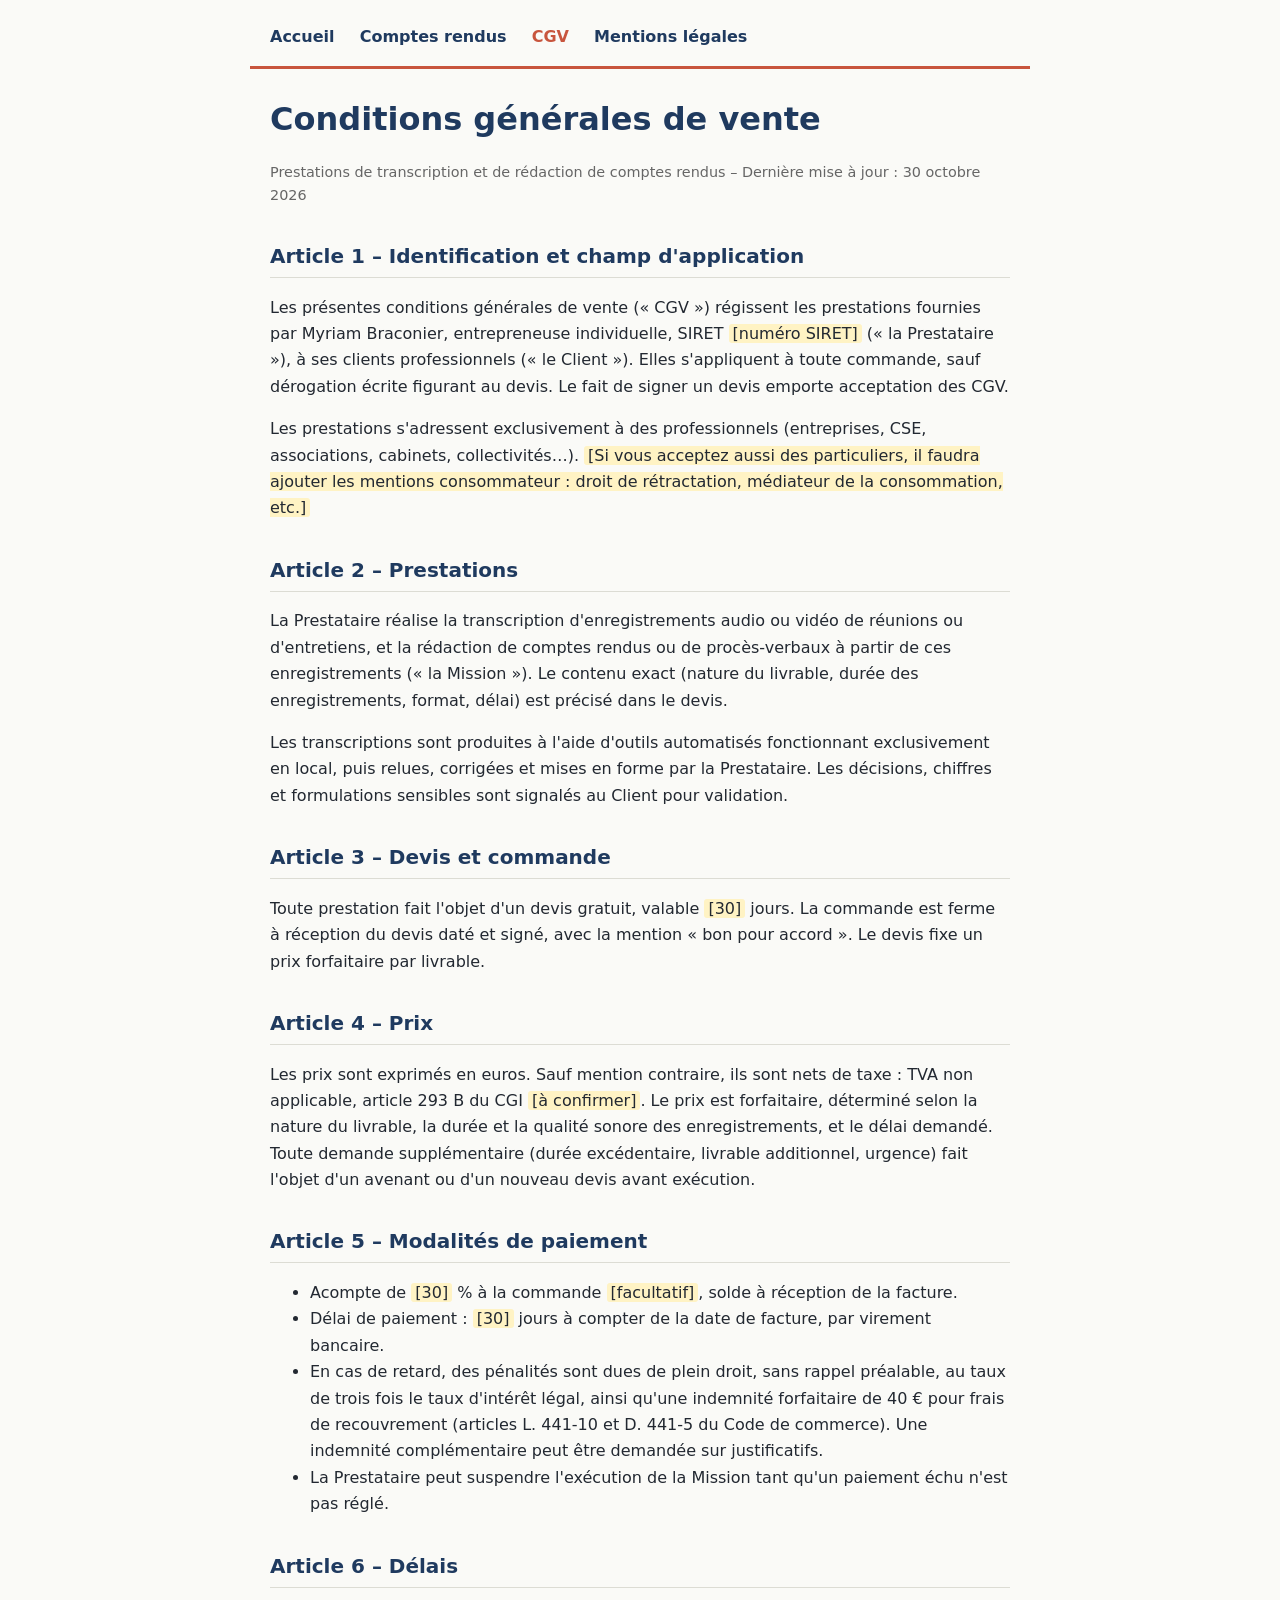
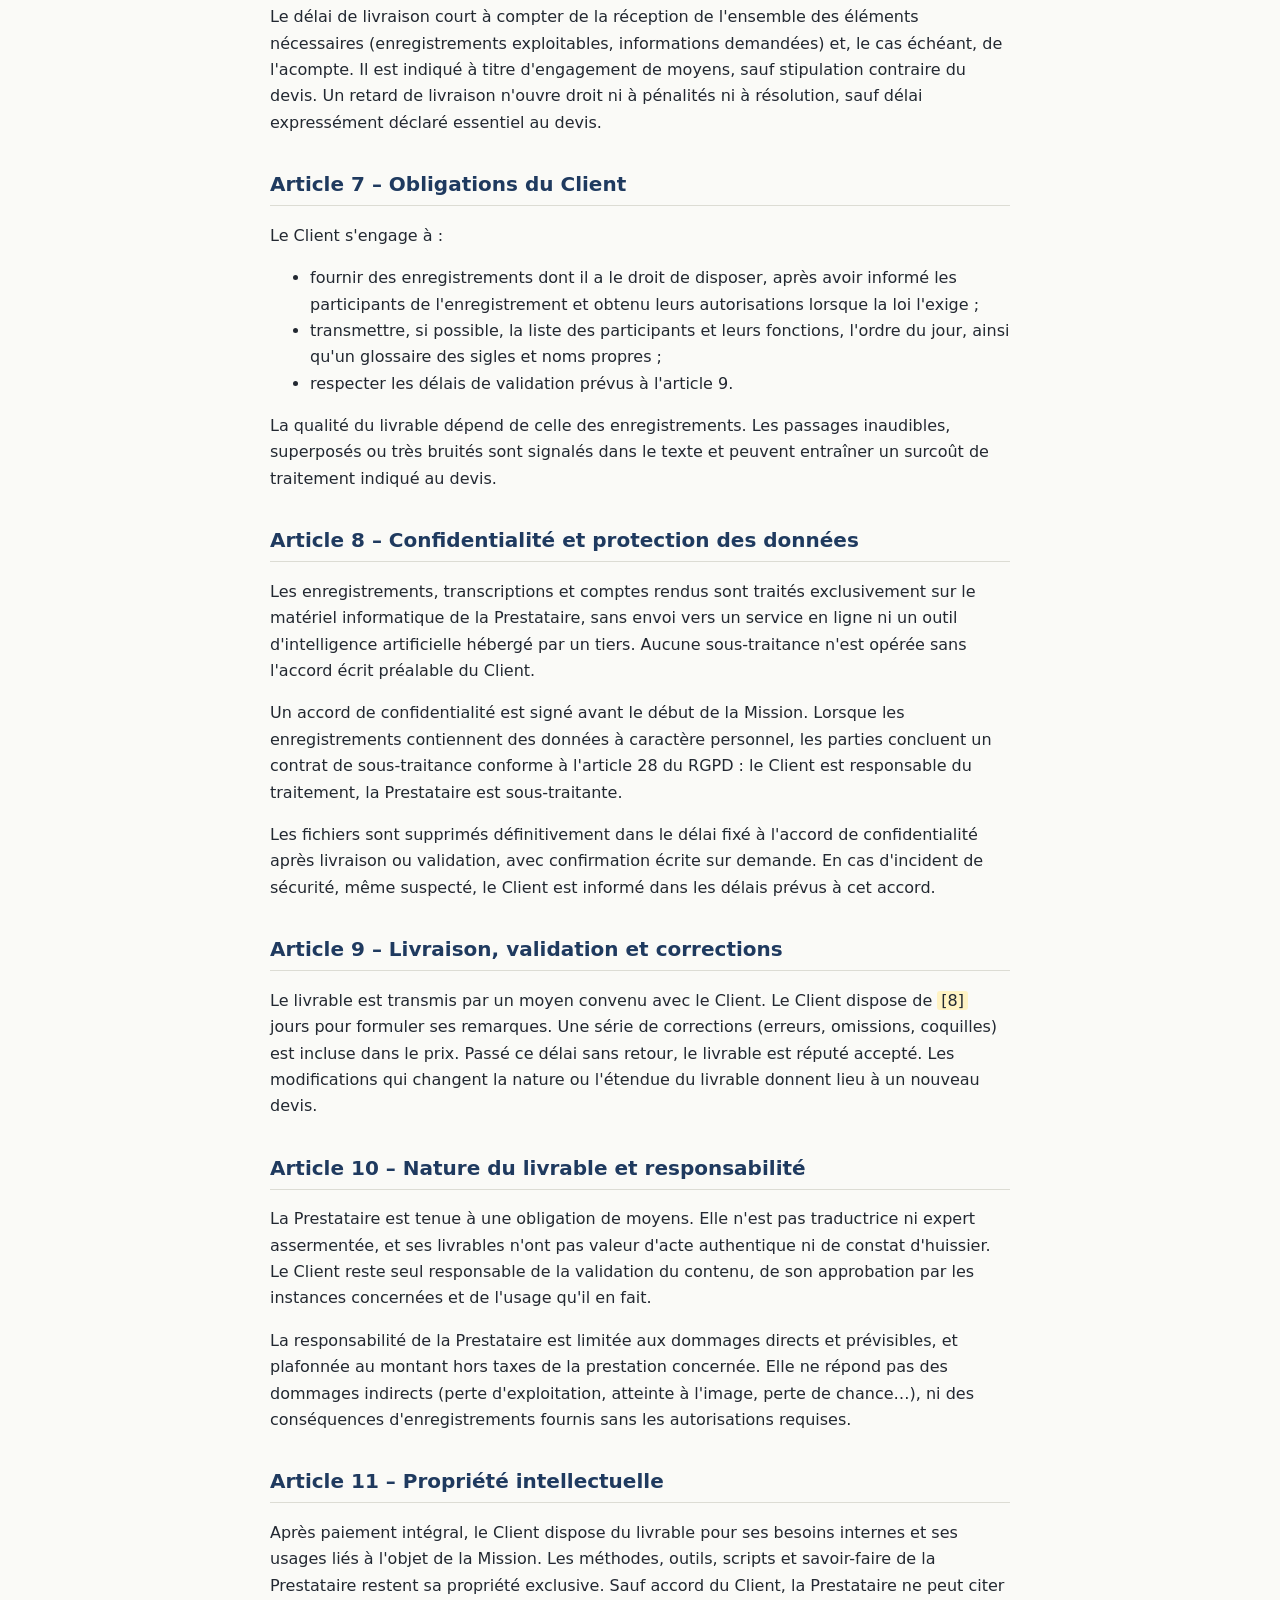
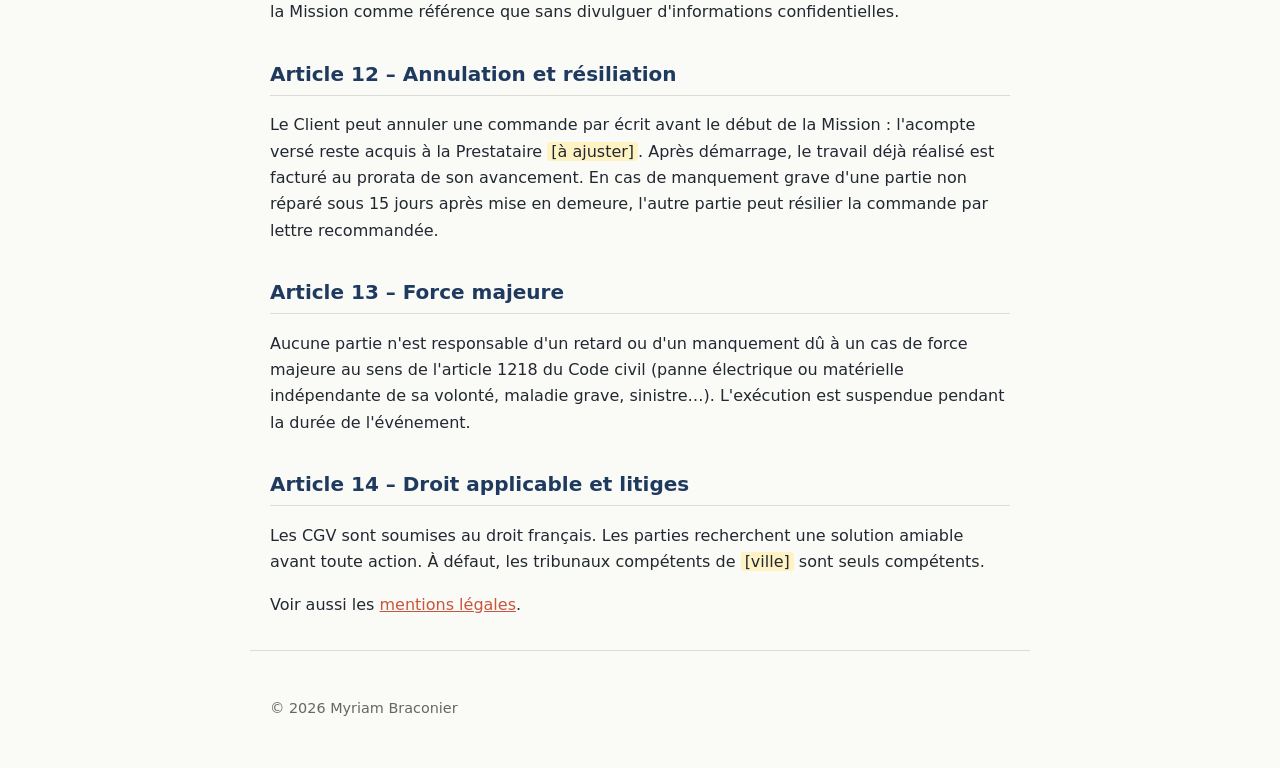
==== cgv.html @ 2f409a62 "Add CGV HTML file for general sales conditions This file contains the general terms and conditions o" ====
<!DOCTYPE html>
<html lang="fr">
<head>
<meta charset="utf-8">
<meta name="viewport" content="width=device-width, initial-scale=1">
<title>Conditions générales de vente – Myriam Braconier</title>
<meta name="robots" content="index,follow">
<style>
  /* === CODES COULEURS : à remplacer par ceux de la page comptes-rendus === */
  :root {
    --couleur-fond: #fafaf7;
    --couleur-texte: #222831;
    --couleur-titre: #1f3a5f;
    --couleur-accent: #c8553d;
    --couleur-bordure: #dcdcd4;
    --couleur-placeholder: #fff3c4;
  }
  * { box-sizing: border-box; }
  body {
    margin: 0; background: var(--couleur-fond); color: var(--couleur-texte);
    font-family: system-ui, -apple-system, "Segoe UI", Roboto, sans-serif;
    line-height: 1.65;
  }
  header, main, footer { max-width: 780px; margin: 0 auto; padding: 0 1.25rem; }
  header { padding-top: 1.5rem; padding-bottom: 1rem; border-bottom: 3px solid var(--couleur-accent); }
  nav a { color: var(--couleur-titre); text-decoration: none; margin-right: 1.25rem; font-weight: 600; }
  nav a:hover, nav a[aria-current] { color: var(--couleur-accent); }
  h1 { color: var(--couleur-titre); margin: 1.5rem 0 .25rem; font-size: 2rem; }
  h2 { color: var(--couleur-titre); margin-top: 2rem; padding-bottom: .25rem; border-bottom: 1px solid var(--couleur-bordure); font-size: 1.25rem; }
  a { color: var(--couleur-accent); }
  .maj { color: #666; font-size: .9rem; }
  .a-completer { background: var(--couleur-placeholder); padding: 0 .25rem; border-radius: 3px; }
  table { width: 100%; border-collapse: collapse; margin: 1rem 0; }
  th, td { border: 1px solid var(--couleur-bordure); padding: .5rem .75rem; text-align: left; vertical-align: top; }
  th { background: var(--couleur-titre); color: #fff; }
  footer { padding: 2rem 1.25rem; margin-top: 2rem; border-top: 1px solid var(--couleur-bordure); font-size: .9rem; color: #666; }
</style>
</head>
<body>
<header>
  <nav aria-label="Navigation">
    <a href="index.html">Accueil</a>
    <a href="comptes-rendus.html">Comptes rendus</a>
    <a href="cgv.html" aria-current="page">CGV</a>
    <a href="mentions-legales.html">Mentions légales</a>
  </nav>
</header>

<main>
  <h1>Conditions générales de vente</h1>
  <p class="maj">Prestations de transcription et de rédaction de comptes rendus – Dernière mise à jour : 30 octobre 2026</p>

  <h2>Article 1 – Identification et champ d'application</h2>
  <p>Les présentes conditions générales de vente (« CGV ») régissent les prestations fournies par Myriam Braconier, entrepreneuse individuelle, SIRET <span class="a-completer">[numéro SIRET]</span> (« la Prestataire »), à ses clients professionnels (« le Client »). Elles s'appliquent à toute commande, sauf dérogation écrite figurant au devis. Le fait de signer un devis emporte acceptation des CGV.</p>
  <p>Les prestations s'adressent exclusivement à des professionnels (entreprises, CSE, associations, cabinets, collectivités…). <span class="a-completer">[Si vous acceptez aussi des particuliers, il faudra ajouter les mentions consommateur : droit de rétractation, médiateur de la consommation, etc.]</span></p>

  <h2>Article 2 – Prestations</h2>
  <p>La Prestataire réalise la transcription d'enregistrements audio ou vidéo de réunions ou d'entretiens, et la rédaction de comptes rendus ou de procès-verbaux à partir de ces enregistrements (« la Mission »). Le contenu exact (nature du livrable, durée des enregistrements, format, délai) est précisé dans le devis.</p>
  <p>Les transcriptions sont produites à l'aide d'outils automatisés fonctionnant exclusivement en local, puis relues, corrigées et mises en forme par la Prestataire. Les décisions, chiffres et formulations sensibles sont signalés au Client pour validation.</p>

  <h2>Article 3 – Devis et commande</h2>
  <p>Toute prestation fait l'objet d'un devis gratuit, valable <span class="a-completer">[30]</span> jours. La commande est ferme à réception du devis daté et signé, avec la mention « bon pour accord ». Le devis fixe un prix forfaitaire par livrable.</p>

  <h2>Article 4 – Prix</h2>
  <p>Les prix sont exprimés en euros. Sauf mention contraire, ils sont nets de taxe : TVA non applicable, article 293 B du CGI <span class="a-completer">[à confirmer]</span>. Le prix est forfaitaire, déterminé selon la nature du livrable, la durée et la qualité sonore des enregistrements, et le délai demandé. Toute demande supplémentaire (durée excédentaire, livrable additionnel, urgence) fait l'objet d'un avenant ou d'un nouveau devis avant exécution.</p>

  <h2>Article 5 – Modalités de paiement</h2>
  <ul>
    <li>Acompte de <span class="a-completer">[30]</span> % à la commande <span class="a-completer">[facultatif]</span>, solde à réception de la facture.</li>
    <li>Délai de paiement : <span class="a-completer">[30]</span> jours à compter de la date de facture, par virement bancaire.</li>
    <li>En cas de retard, des pénalités sont dues de plein droit, sans rappel préalable, au taux de trois fois le taux d'intérêt légal, ainsi qu'une indemnité forfaitaire de 40 € pour frais de recouvrement (articles L. 441-10 et D. 441-5 du Code de commerce). Une indemnité complémentaire peut être demandée sur justificatifs.</li>
    <li>La Prestataire peut suspendre l'exécution de la Mission tant qu'un paiement échu n'est pas réglé.</li>
  </ul>

  <h2>Article 6 – Délais</h2>
  <p>Le délai de livraison court à compter de la réception de l'ensemble des éléments nécessaires (enregistrements exploitables, informations demandées) et, le cas échéant, de l'acompte. Il est indiqué à titre d'engagement de moyens, sauf stipulation contraire du devis. Un retard de livraison n'ouvre droit ni à pénalités ni à résolution, sauf délai expressément déclaré essentiel au devis.</p>

  <h2>Article 7 – Obligations du Client</h2>
  <p>Le Client s'engage à :</p>
  <ul>
    <li>fournir des enregistrements dont il a le droit de disposer, après avoir informé les participants de l'enregistrement et obtenu leurs autorisations lorsque la loi l'exige ;</li>
    <li>transmettre, si possible, la liste des participants et leurs fonctions, l'ordre du jour, ainsi qu'un glossaire des sigles et noms propres ;</li>
    <li>respecter les délais de validation prévus à l'article 9.</li>
  </ul>
  <p>La qualité du livrable dépend de celle des enregistrements. Les passages inaudibles, superposés ou très bruités sont signalés dans le texte et peuvent entraîner un surcoût de traitement indiqué au devis.</p>

  <h2>Article 8 – Confidentialité et protection des données</h2>
  <p>Les enregistrements, transcriptions et comptes rendus sont traités exclusivement sur le matériel informatique de la Prestataire, sans envoi vers un service en ligne ni un outil d'intelligence artificielle hébergé par un tiers. Aucune sous-traitance n'est opérée sans l'accord écrit préalable du Client.</p>
  <p>Un accord de confidentialité est signé avant le début de la Mission. Lorsque les enregistrements contiennent des données à caractère personnel, les parties concluent un contrat de sous-traitance conforme à l'article 28 du RGPD : le Client est responsable du traitement, la Prestataire est sous-traitante.</p>
  <p>Les fichiers sont supprimés définitivement dans le délai fixé à l'accord de confidentialité après livraison ou validation, avec confirmation écrite sur demande. En cas d'incident de sécurité, même suspecté, le Client est informé dans les délais prévus à cet accord.</p>

  <h2>Article 9 – Livraison, validation et corrections</h2>
  <p>Le livrable est transmis par un moyen convenu avec le Client. Le Client dispose de <span class="a-completer">[8]</span> jours pour formuler ses remarques. Une série de corrections (erreurs, omissions, coquilles) est incluse dans le prix. Passé ce délai sans retour, le livrable est réputé accepté. Les modifications qui changent la nature ou l'étendue du livrable donnent lieu à un nouveau devis.</p>

  <h2>Article 10 – Nature du livrable et responsabilité</h2>
  <p>La Prestataire est tenue à une obligation de moyens. Elle n'est pas traductrice ni expert assermentée, et ses livrables n'ont pas valeur d'acte authentique ni de constat d'huissier. Le Client reste seul responsable de la validation du contenu, de son approbation par les instances concernées et de l'usage qu'il en fait.</p>
  <p>La responsabilité de la Prestataire est limitée aux dommages directs et prévisibles, et plafonnée au montant hors taxes de la prestation concernée. Elle ne répond pas des dommages indirects (perte d'exploitation, atteinte à l'image, perte de chance…), ni des conséquences d'enregistrements fournis sans les autorisations requises.</p>

  <h2>Article 11 – Propriété intellectuelle</h2>
  <p>Après paiement intégral, le Client dispose du livrable pour ses besoins internes et ses usages liés à l'objet de la Mission. Les méthodes, outils, scripts et savoir-faire de la Prestataire restent sa propriété exclusive. Sauf accord du Client, la Prestataire ne peut citer la Mission comme référence que sans divulguer d'informations confidentielles.</p>

  <h2>Article 12 – Annulation et résiliation</h2>
  <p>Le Client peut annuler une commande par écrit avant le début de la Mission : l'acompte versé reste acquis à la Prestataire <span class="a-completer">[à ajuster]</span>. Après démarrage, le travail déjà réalisé est facturé au prorata de son avancement. En cas de manquement grave d'une partie non réparé sous 15 jours après mise en demeure, l'autre partie peut résilier la commande par lettre recommandée.</p>

  <h2>Article 13 – Force majeure</h2>
  <p>Aucune partie n'est responsable d'un retard ou d'un manquement dû à un cas de force majeure au sens de l'article 1218 du Code civil (panne électrique ou matérielle indépendante de sa volonté, maladie grave, sinistre…). L'exécution est suspendue pendant la durée de l'événement.</p>

  <h2>Article 14 – Droit applicable et litiges</h2>
  <p>Les CGV sont soumises au droit français. Les parties recherchent une solution amiable avant toute action. À défaut, les tribunaux compétents de <span class="a-completer">[ville]</span> sont seuls compétents.</p>
  <p>Voir aussi les <a href="mentions-legales.html">mentions légales</a>.</p>
</main>

<footer>
  <p>© 2026 Myriam Braconier</p>
</footer>
</body>
</html>
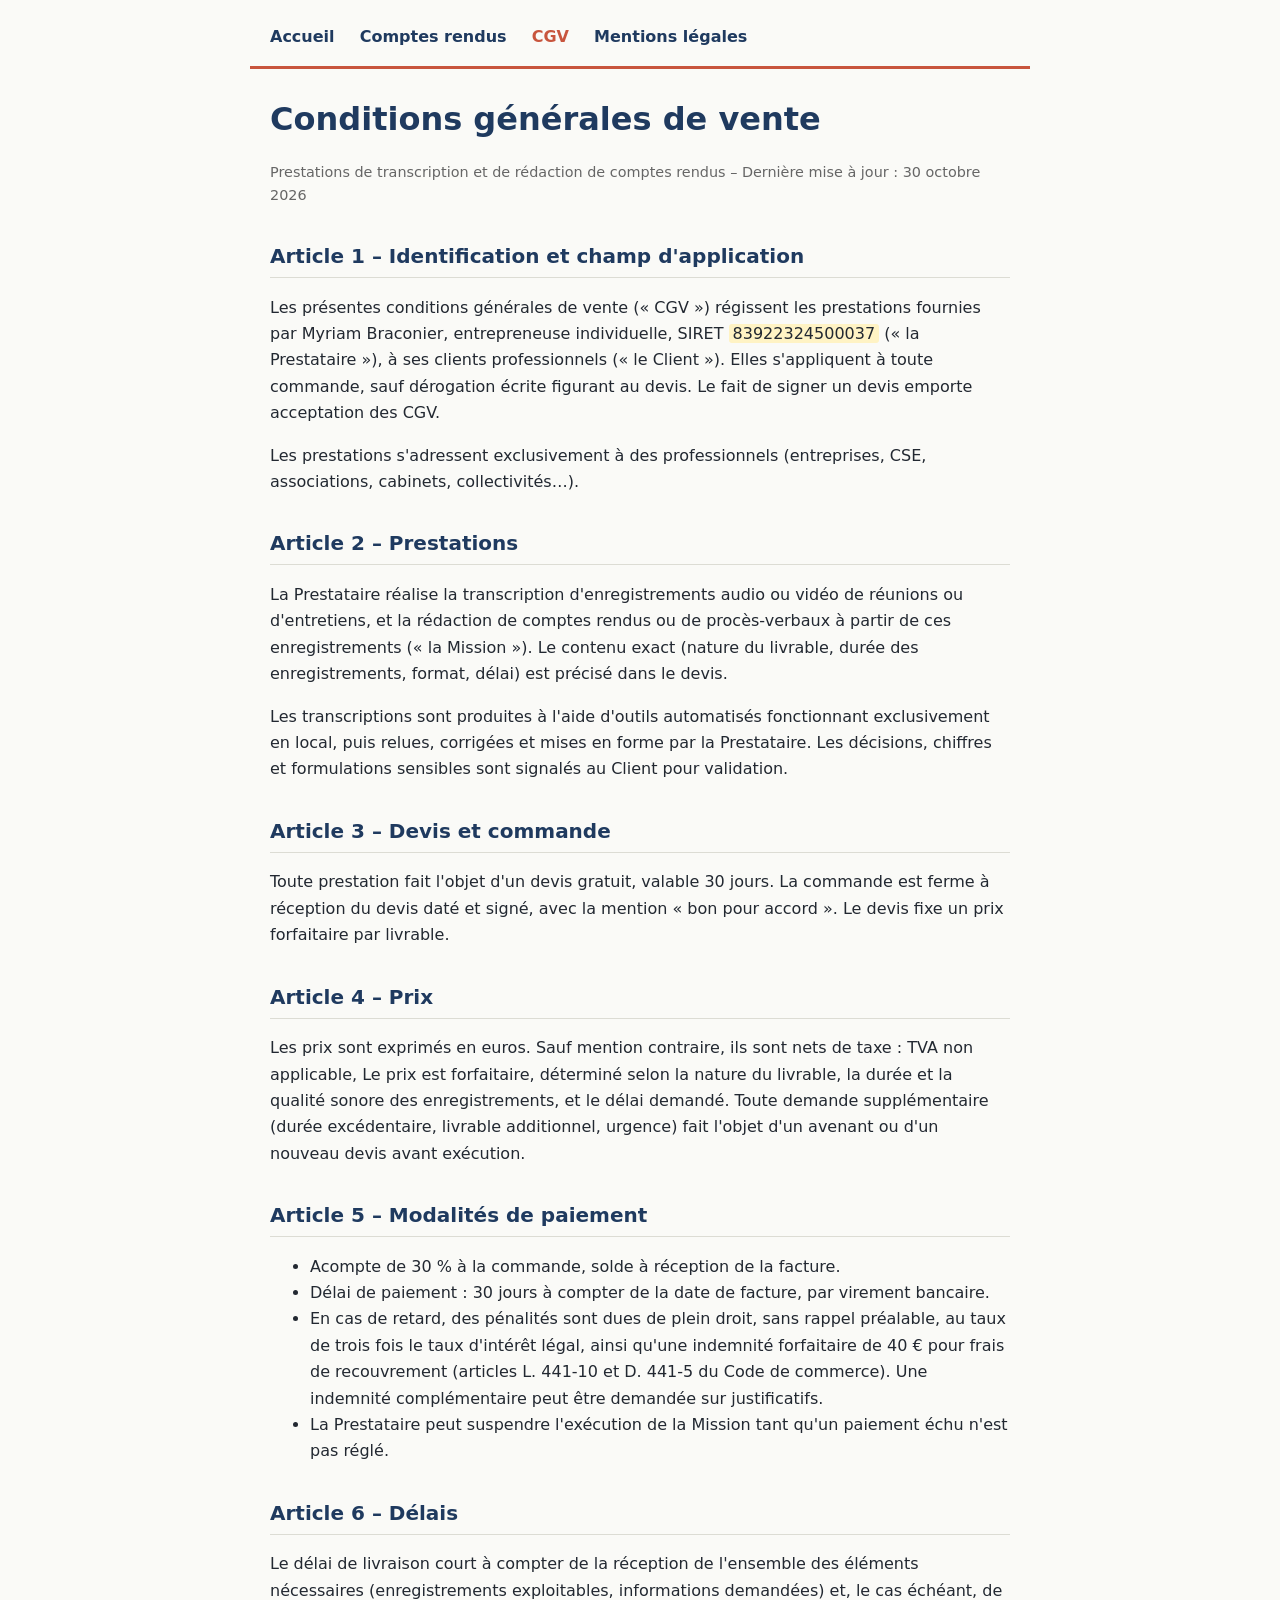
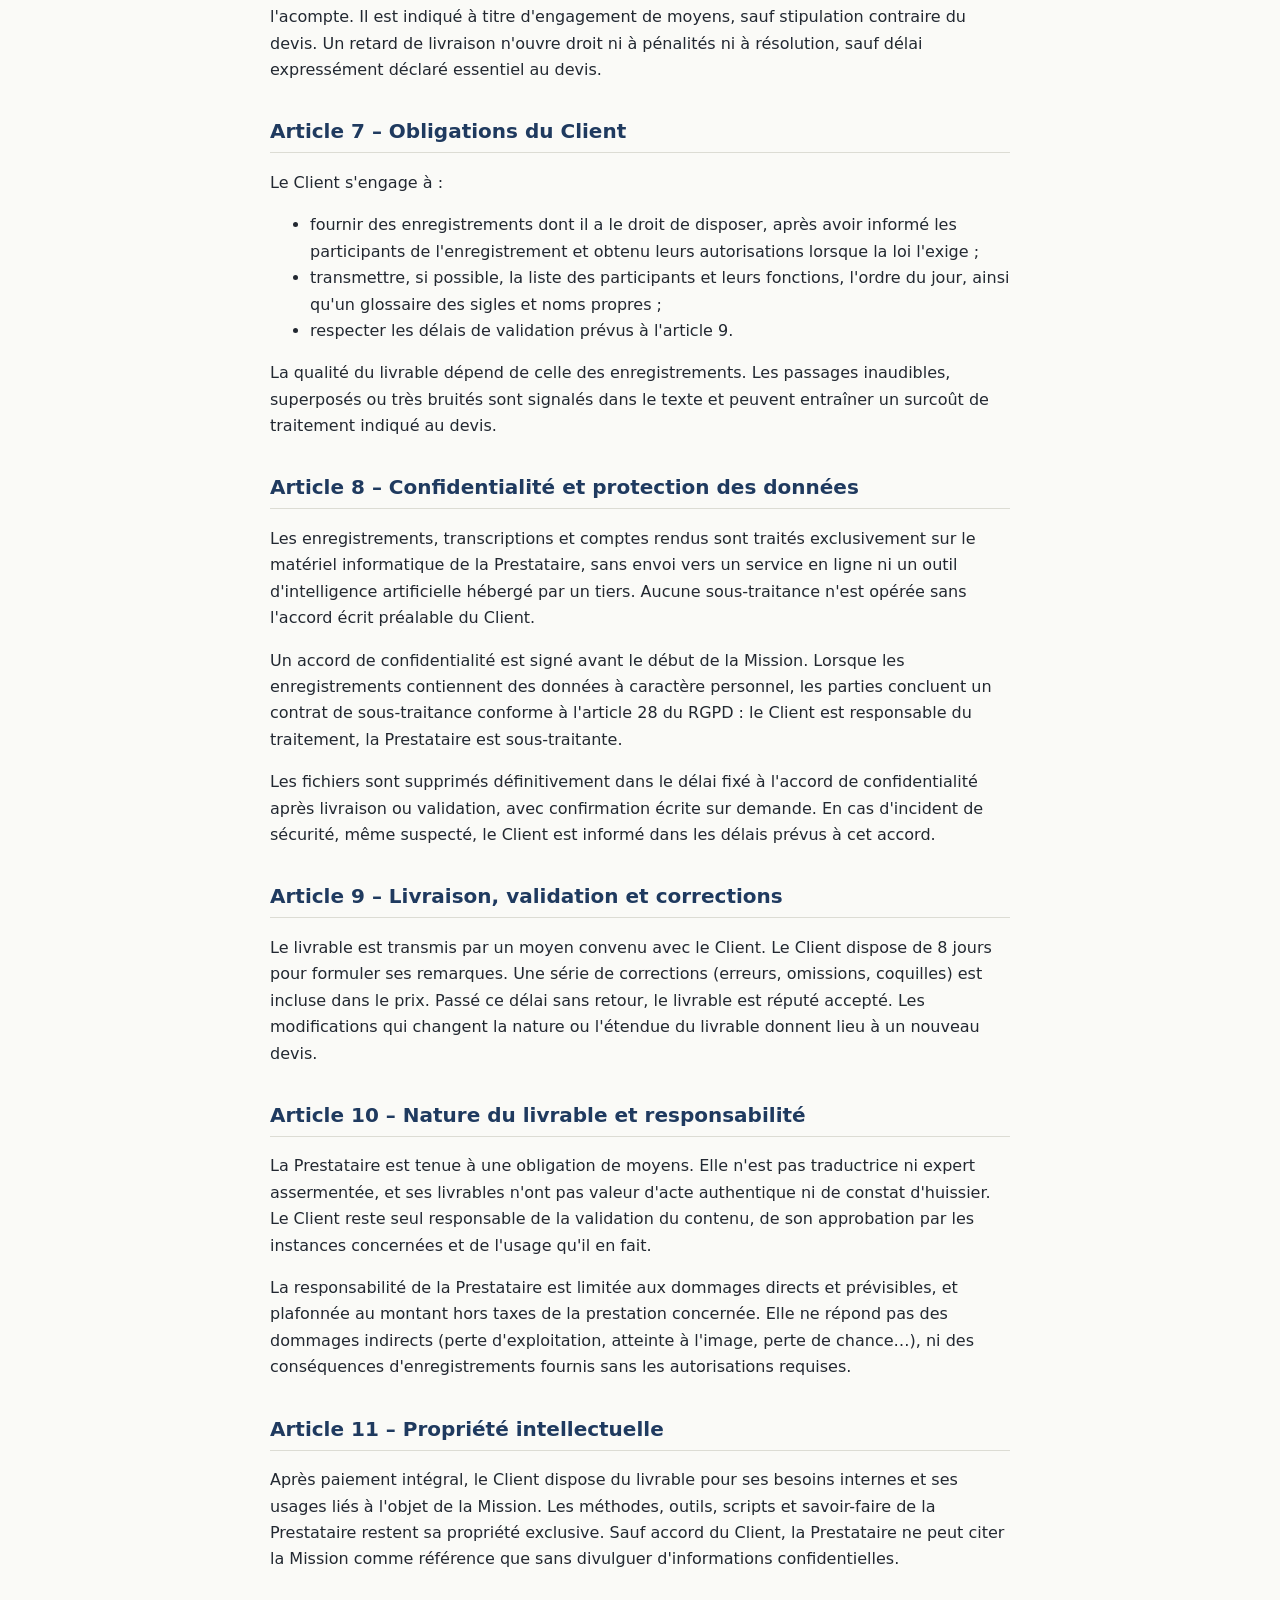
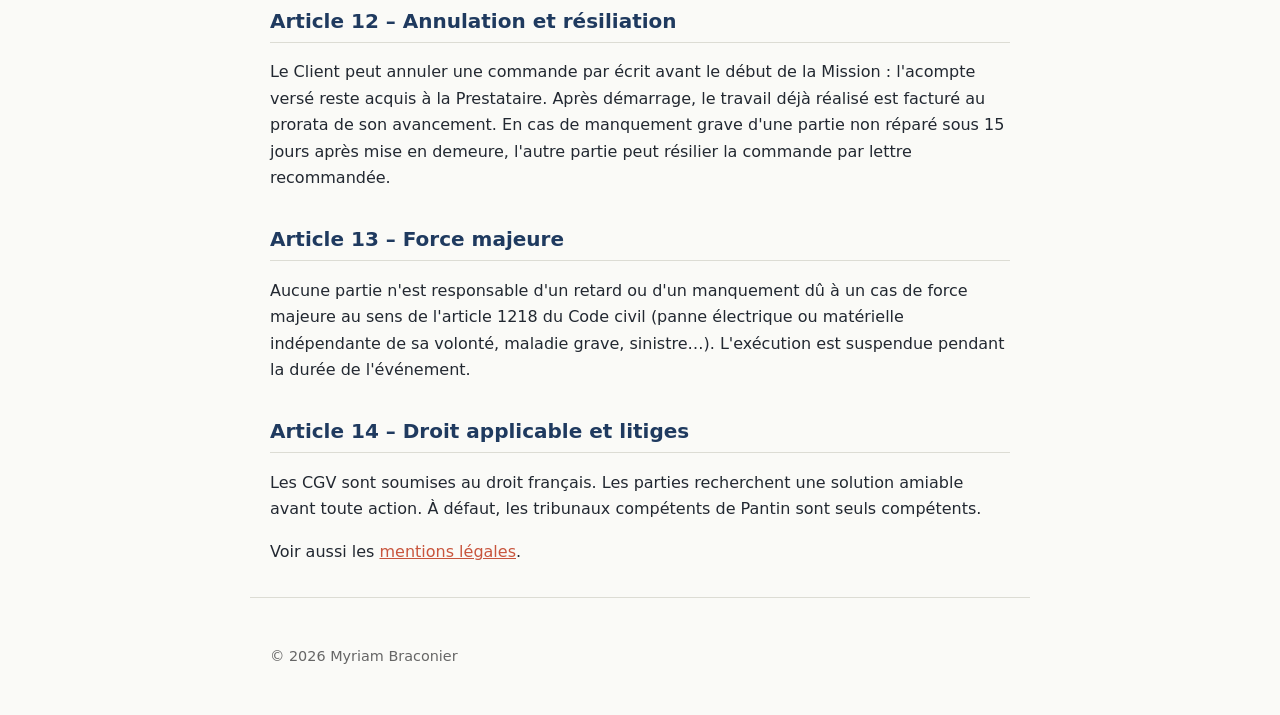
==== commit bbcc7a4b: "Update CGV with specific details and corrections" ====
--- a/cgv.html
+++ b/cgv.html
@@ -51,23 +51,23 @@
   <p class="maj">Prestations de transcription et de rédaction de comptes rendus – Dernière mise à jour : 30 octobre 2026</p>
 
   <h2>Article 1 – Identification et champ d'application</h2>
-  <p>Les présentes conditions générales de vente (« CGV ») régissent les prestations fournies par Myriam Braconier, entrepreneuse individuelle, SIRET <span class="a-completer">[numéro SIRET]</span> (« la Prestataire »), à ses clients professionnels (« le Client »). Elles s'appliquent à toute commande, sauf dérogation écrite figurant au devis. Le fait de signer un devis emporte acceptation des CGV.</p>
-  <p>Les prestations s'adressent exclusivement à des professionnels (entreprises, CSE, associations, cabinets, collectivités…). <span class="a-completer">[Si vous acceptez aussi des particuliers, il faudra ajouter les mentions consommateur : droit de rétractation, médiateur de la consommation, etc.]</span></p>
+  <p>Les présentes conditions générales de vente (« CGV ») régissent les prestations fournies par Myriam Braconier, entrepreneuse individuelle, SIRET <span class="a-completer">83922324500037</span> (« la Prestataire »), à ses clients professionnels (« le Client »). Elles s'appliquent à toute commande, sauf dérogation écrite figurant au devis. Le fait de signer un devis emporte acceptation des CGV.</p>
+  <p>Les prestations s'adressent exclusivement à des professionnels (entreprises, CSE, associations, cabinets, collectivités…).
 
   <h2>Article 2 – Prestations</h2>
   <p>La Prestataire réalise la transcription d'enregistrements audio ou vidéo de réunions ou d'entretiens, et la rédaction de comptes rendus ou de procès-verbaux à partir de ces enregistrements (« la Mission »). Le contenu exact (nature du livrable, durée des enregistrements, format, délai) est précisé dans le devis.</p>
   <p>Les transcriptions sont produites à l'aide d'outils automatisés fonctionnant exclusivement en local, puis relues, corrigées et mises en forme par la Prestataire. Les décisions, chiffres et formulations sensibles sont signalés au Client pour validation.</p>
 
   <h2>Article 3 – Devis et commande</h2>
-  <p>Toute prestation fait l'objet d'un devis gratuit, valable <span class="a-completer">[30]</span> jours. La commande est ferme à réception du devis daté et signé, avec la mention « bon pour accord ». Le devis fixe un prix forfaitaire par livrable.</p>
+  <p>Toute prestation fait l'objet d'un devis gratuit, valable 30 jours. La commande est ferme à réception du devis daté et signé, avec la mention « bon pour accord ». Le devis fixe un prix forfaitaire par livrable.</p>
 
   <h2>Article 4 – Prix</h2>
-  <p>Les prix sont exprimés en euros. Sauf mention contraire, ils sont nets de taxe : TVA non applicable, article 293 B du CGI <span class="a-completer">[à confirmer]</span>. Le prix est forfaitaire, déterminé selon la nature du livrable, la durée et la qualité sonore des enregistrements, et le délai demandé. Toute demande supplémentaire (durée excédentaire, livrable additionnel, urgence) fait l'objet d'un avenant ou d'un nouveau devis avant exécution.</p>
+  <p>Les prix sont exprimés en euros. Sauf mention contraire, ils sont nets de taxe : TVA non applicable, Le prix est forfaitaire, déterminé selon la nature du livrable, la durée et la qualité sonore des enregistrements, et le délai demandé. Toute demande supplémentaire (durée excédentaire, livrable additionnel, urgence) fait l'objet d'un avenant ou d'un nouveau devis avant exécution.</p>
 
   <h2>Article 5 – Modalités de paiement</h2>
   <ul>
-    <li>Acompte de <span class="a-completer">[30]</span> % à la commande <span class="a-completer">[facultatif]</span>, solde à réception de la facture.</li>
-    <li>Délai de paiement : <span class="a-completer">[30]</span> jours à compter de la date de facture, par virement bancaire.</li>
+    <li>Acompte de 30 % à la commande, solde à réception de la facture.</li>
+    <li>Délai de paiement : 30 jours à compter de la date de facture, par virement bancaire.</li>
     <li>En cas de retard, des pénalités sont dues de plein droit, sans rappel préalable, au taux de trois fois le taux d'intérêt légal, ainsi qu'une indemnité forfaitaire de 40 € pour frais de recouvrement (articles L. 441-10 et D. 441-5 du Code de commerce). Une indemnité complémentaire peut être demandée sur justificatifs.</li>
     <li>La Prestataire peut suspendre l'exécution de la Mission tant qu'un paiement échu n'est pas réglé.</li>
   </ul>
@@ -90,7 +90,7 @@
   <p>Les fichiers sont supprimés définitivement dans le délai fixé à l'accord de confidentialité après livraison ou validation, avec confirmation écrite sur demande. En cas d'incident de sécurité, même suspecté, le Client est informé dans les délais prévus à cet accord.</p>
 
   <h2>Article 9 – Livraison, validation et corrections</h2>
-  <p>Le livrable est transmis par un moyen convenu avec le Client. Le Client dispose de <span class="a-completer">[8]</span> jours pour formuler ses remarques. Une série de corrections (erreurs, omissions, coquilles) est incluse dans le prix. Passé ce délai sans retour, le livrable est réputé accepté. Les modifications qui changent la nature ou l'étendue du livrable donnent lieu à un nouveau devis.</p>
+  <p>Le livrable est transmis par un moyen convenu avec le Client. Le Client dispose de 8 jours pour formuler ses remarques. Une série de corrections (erreurs, omissions, coquilles) est incluse dans le prix. Passé ce délai sans retour, le livrable est réputé accepté. Les modifications qui changent la nature ou l'étendue du livrable donnent lieu à un nouveau devis.</p>
 
   <h2>Article 10 – Nature du livrable et responsabilité</h2>
   <p>La Prestataire est tenue à une obligation de moyens. Elle n'est pas traductrice ni expert assermentée, et ses livrables n'ont pas valeur d'acte authentique ni de constat d'huissier. Le Client reste seul responsable de la validation du contenu, de son approbation par les instances concernées et de l'usage qu'il en fait.</p>
@@ -100,13 +100,13 @@
   <p>Après paiement intégral, le Client dispose du livrable pour ses besoins internes et ses usages liés à l'objet de la Mission. Les méthodes, outils, scripts et savoir-faire de la Prestataire restent sa propriété exclusive. Sauf accord du Client, la Prestataire ne peut citer la Mission comme référence que sans divulguer d'informations confidentielles.</p>
 
   <h2>Article 12 – Annulation et résiliation</h2>
-  <p>Le Client peut annuler une commande par écrit avant le début de la Mission : l'acompte versé reste acquis à la Prestataire <span class="a-completer">[à ajuster]</span>. Après démarrage, le travail déjà réalisé est facturé au prorata de son avancement. En cas de manquement grave d'une partie non réparé sous 15 jours après mise en demeure, l'autre partie peut résilier la commande par lettre recommandée.</p>
+  <p>Le Client peut annuler une commande par écrit avant le début de la Mission : l'acompte versé reste acquis à la Prestataire. Après démarrage, le travail déjà réalisé est facturé au prorata de son avancement. En cas de manquement grave d'une partie non réparé sous 15 jours après mise en demeure, l'autre partie peut résilier la commande par lettre recommandée.</p>
 
   <h2>Article 13 – Force majeure</h2>
   <p>Aucune partie n'est responsable d'un retard ou d'un manquement dû à un cas de force majeure au sens de l'article 1218 du Code civil (panne électrique ou matérielle indépendante de sa volonté, maladie grave, sinistre…). L'exécution est suspendue pendant la durée de l'événement.</p>
 
   <h2>Article 14 – Droit applicable et litiges</h2>
-  <p>Les CGV sont soumises au droit français. Les parties recherchent une solution amiable avant toute action. À défaut, les tribunaux compétents de <span class="a-completer">[ville]</span> sont seuls compétents.</p>
+  <p>Les CGV sont soumises au droit français. Les parties recherchent une solution amiable avant toute action. À défaut, les tribunaux compétents de Pantin sont seuls compétents.</p>
   <p>Voir aussi les <a href="mentions-legales.html">mentions légales</a>.</p>
 </main>
 
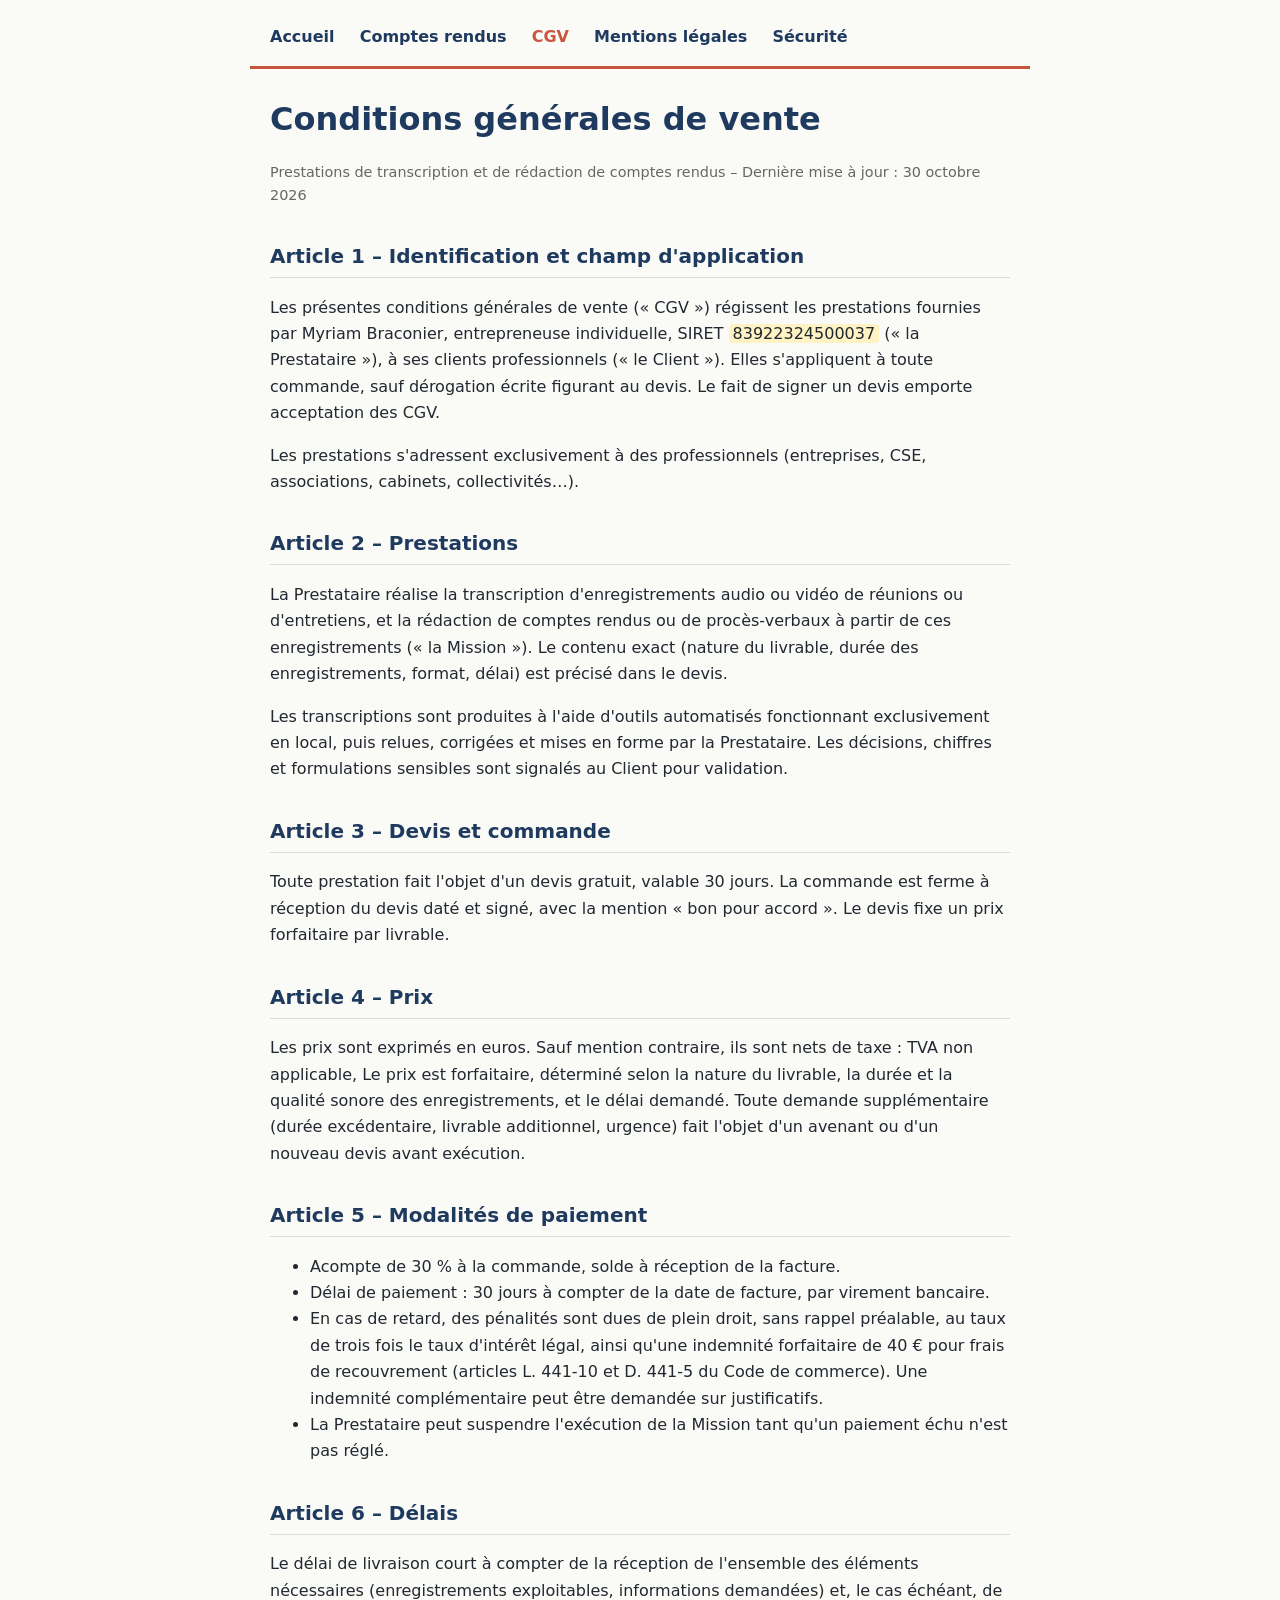
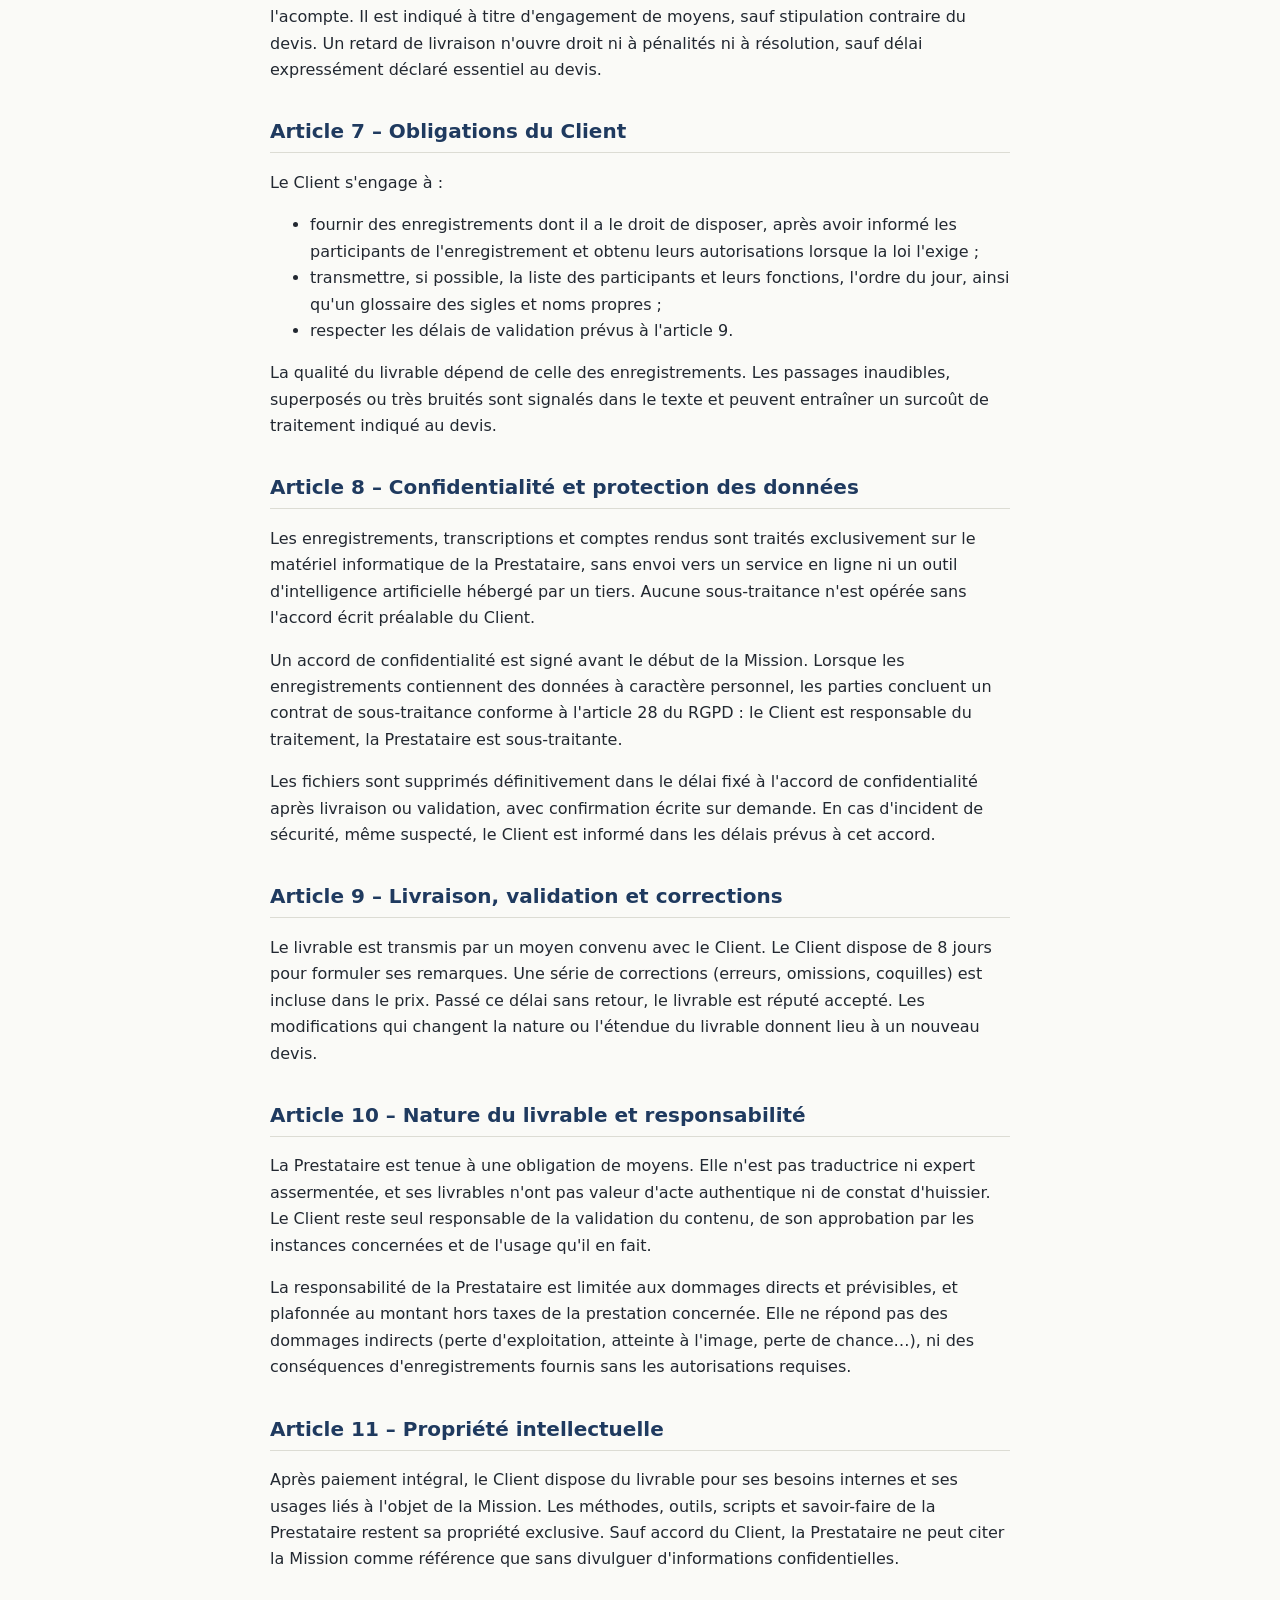
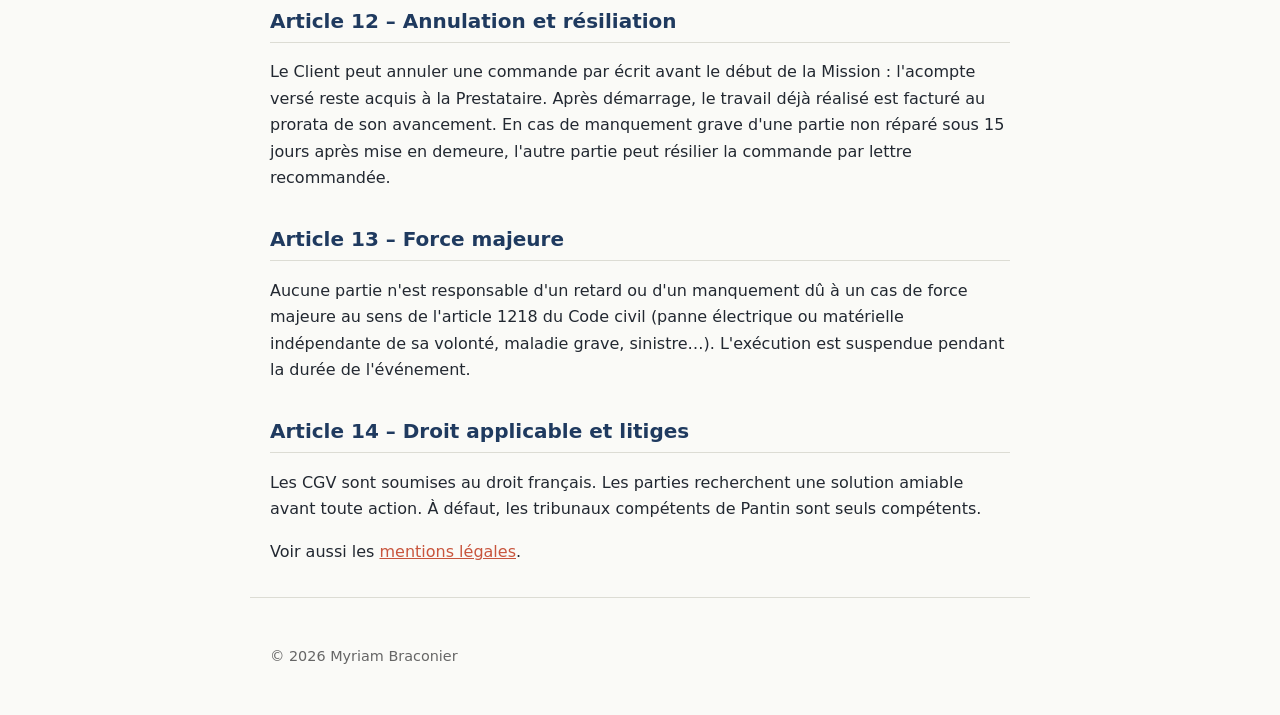
==== commit 05b17b5b: "Add link to Sécurité in cgv.html" ====
--- a/cgv.html
+++ b/cgv.html
@@ -43,6 +43,7 @@
     <a href="comptes-rendus.html">Comptes rendus</a>
     <a href="cgv.html" aria-current="page">CGV</a>
     <a href="mentions-legales.html">Mentions légales</a>
+    <a href="securite.html">Sécurité</a>
   </nav>
 </header>
 
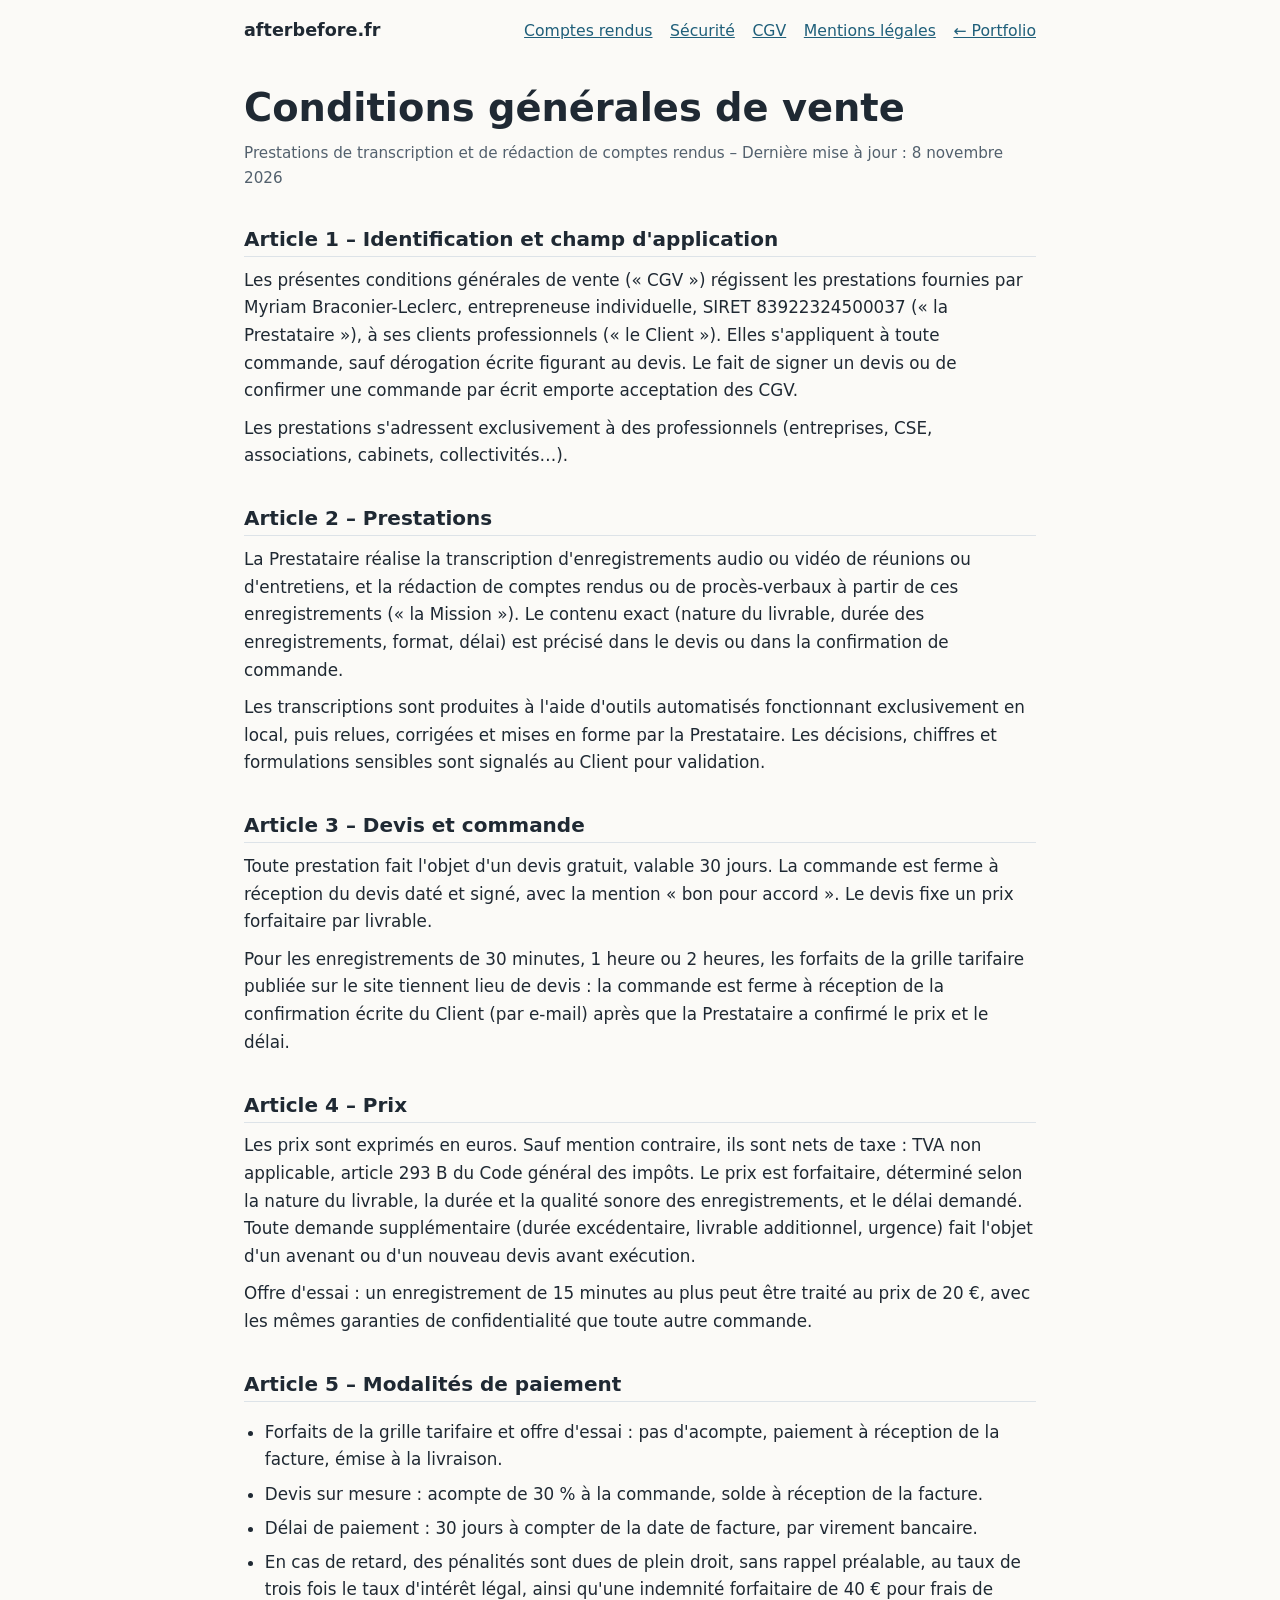
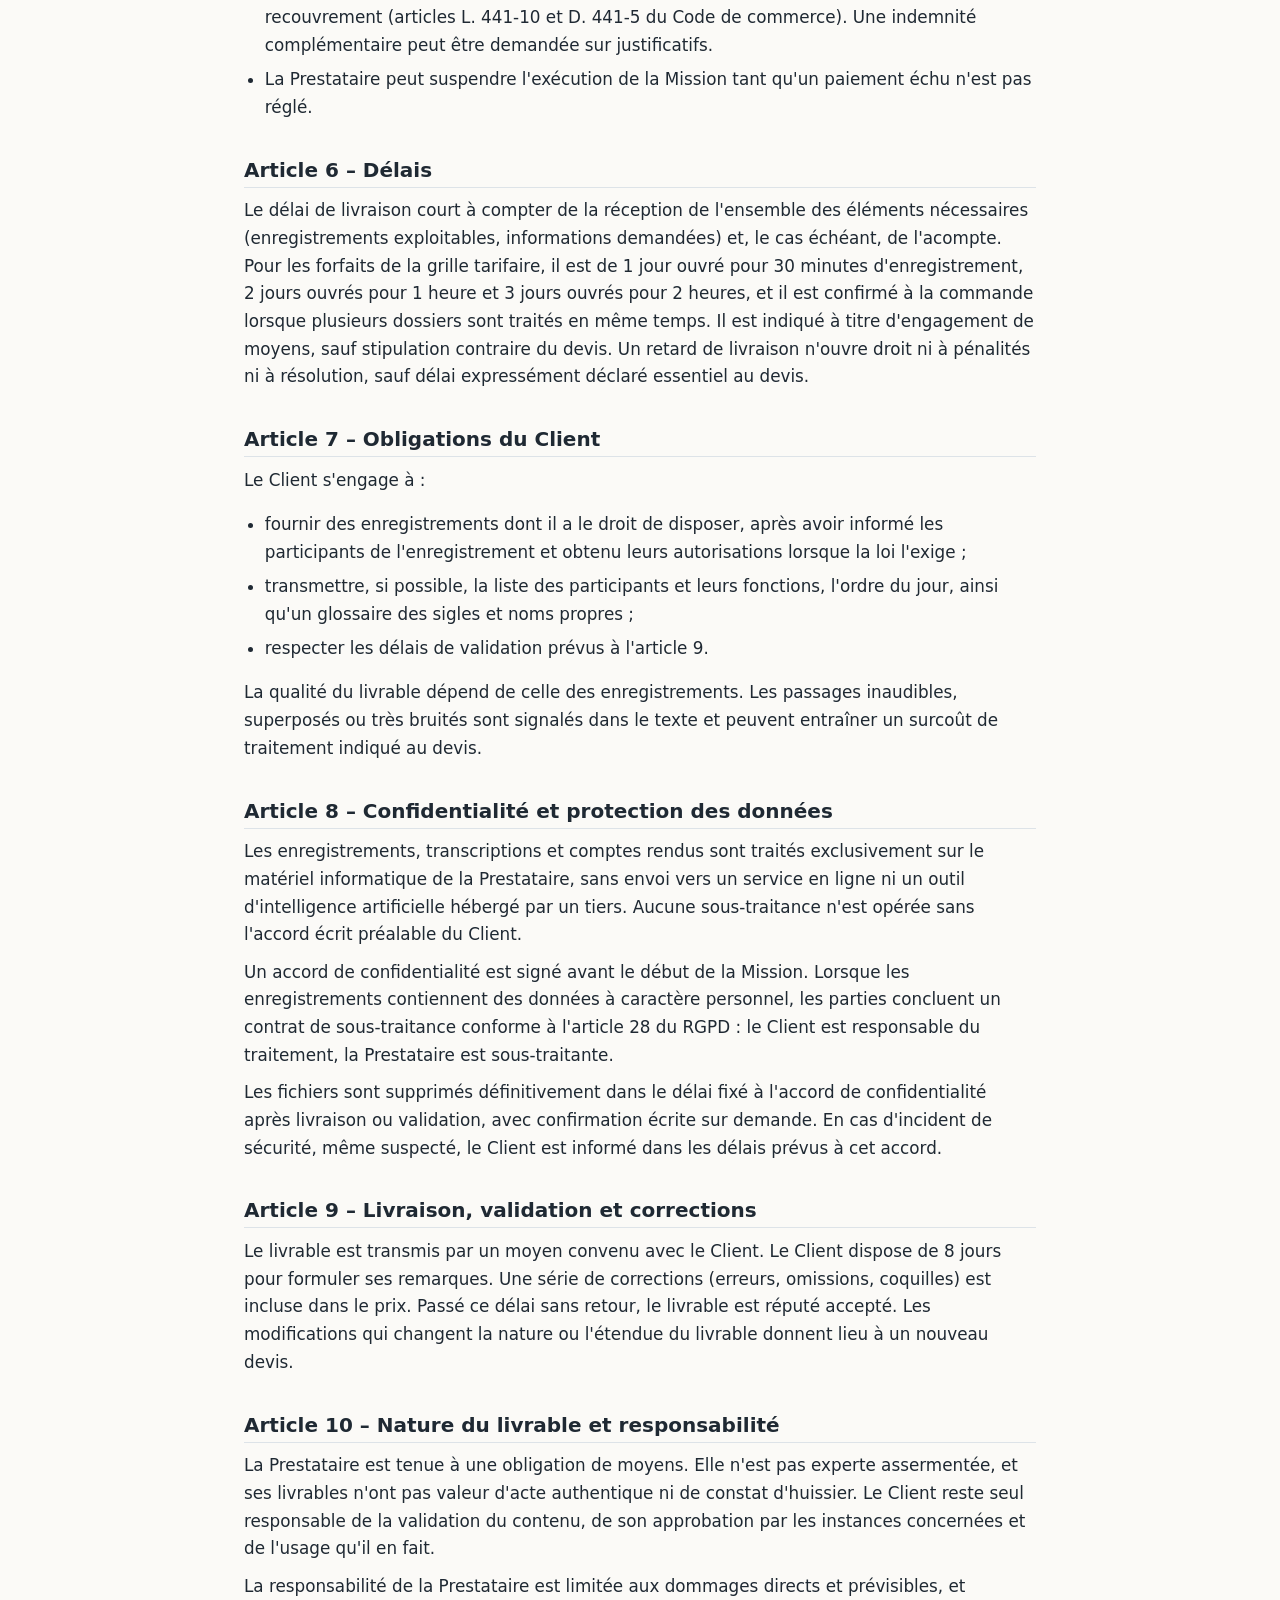
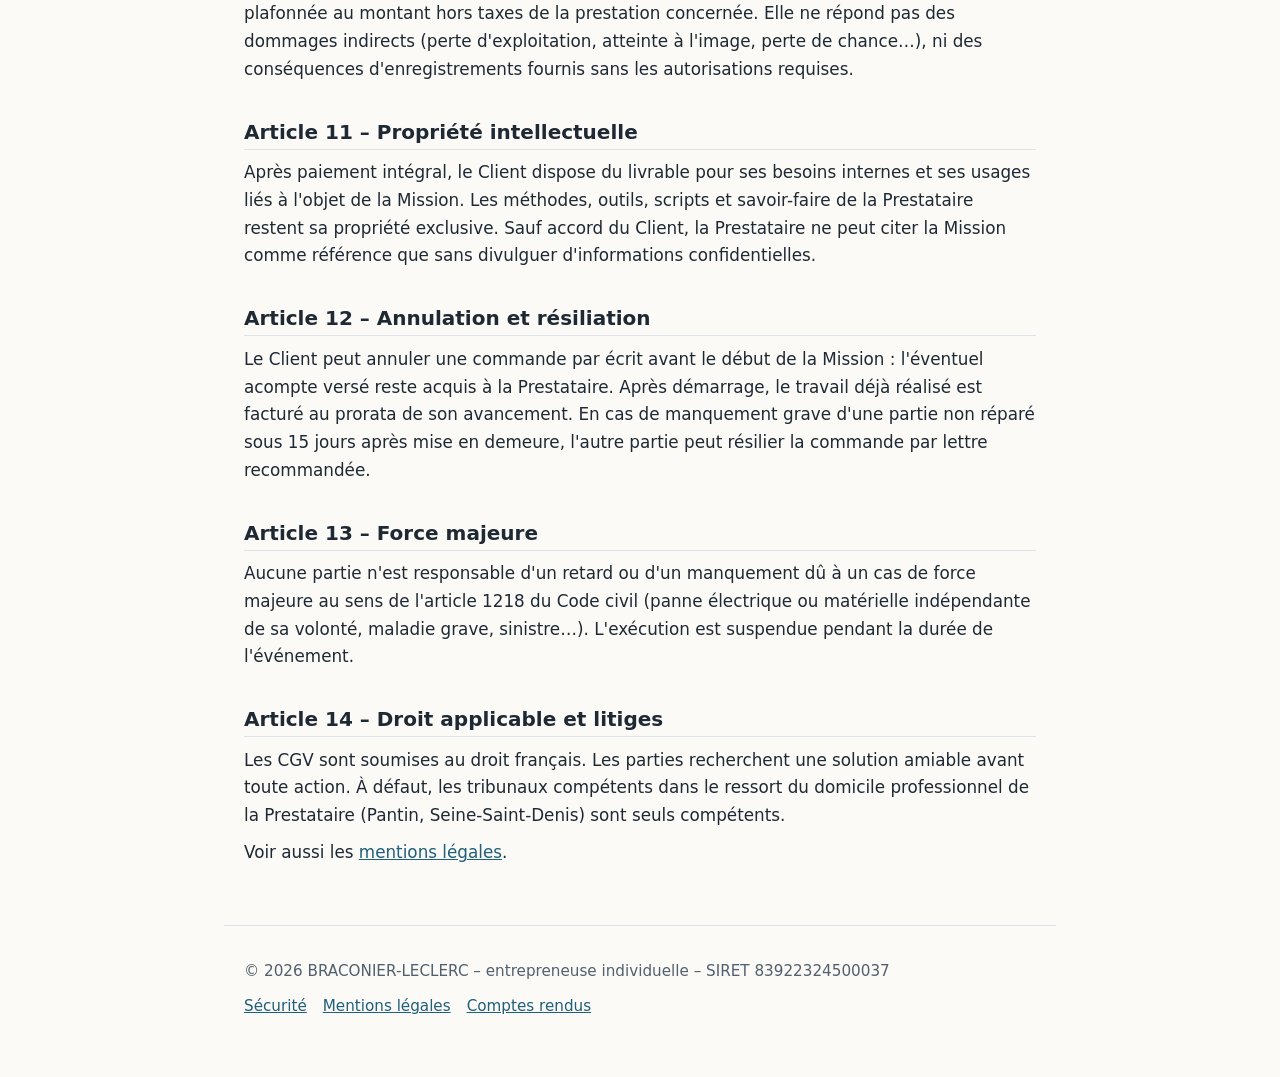
==== commit a83a3fae: "Add files via upload" ====
--- a/cgv.html
+++ b/cgv.html
@@ -3,78 +3,110 @@
 <head>
 <meta charset="utf-8">
 <meta name="viewport" content="width=device-width, initial-scale=1">
-<title>Conditions générales de vente – Myriam Braconier</title>
+<title>Conditions générales de vente | afterbefore.fr</title>
+<meta name="description" content="Conditions générales de vente des prestations de transcription et de rédaction de comptes rendus de Myriam Braconier-Leclerc, entrepreneuse individuelle.">
 <meta name="robots" content="index,follow">
+<link rel="canonical" href="https://afterbefore.fr/cgv.html">
 <style>
-  /* === CODES COULEURS : à remplacer par ceux de la page comptes-rendus === */
   :root {
-    --couleur-fond: #fafaf7;
-    --couleur-texte: #222831;
-    --couleur-titre: #1f3a5f;
-    --couleur-accent: #c8553d;
-    --couleur-bordure: #dcdcd4;
-    --couleur-placeholder: #fff3c4;
+    --bg: #fbfaf7;
+    --text: #1f2933;
+    --muted: #52606d;
+    --accent: #1f5f7a;
+    --accent-dark: #164759;
+    --card: #ffffff;
+    --line: #dde3e8;
+    --soft: #eef4f7;
+  }
+  @media (prefers-color-scheme: dark) {
+    :root {
+      --bg: #14191d;
+      --text: #e8edf1;
+      --muted: #a9b5bf;
+      --accent: #6cb6d3;
+      --accent-dark: #8cc9e0;
+      --card: #1c2329;
+      --line: #2e3841;
+      --soft: #1a2830;
+    }
   }
   * { box-sizing: border-box; }
+  html { scroll-behavior: smooth; }
   body {
-    margin: 0; background: var(--couleur-fond); color: var(--couleur-texte);
-    font-family: system-ui, -apple-system, "Segoe UI", Roboto, sans-serif;
+    margin: 0;
+    font-family: system-ui, -apple-system, "Segoe UI", Roboto, Arial, sans-serif;
+    font-size: 1.05rem;
     line-height: 1.65;
+    color: var(--text);
+    background: var(--bg);
   }
-  header, main, footer { max-width: 780px; margin: 0 auto; padding: 0 1.25rem; }
-  header { padding-top: 1.5rem; padding-bottom: 1rem; border-bottom: 3px solid var(--couleur-accent); }
-  nav a { color: var(--couleur-titre); text-decoration: none; margin-right: 1.25rem; font-weight: 600; }
-  nav a:hover, nav a[aria-current] { color: var(--couleur-accent); }
-  h1 { color: var(--couleur-titre); margin: 1.5rem 0 .25rem; font-size: 2rem; }
-  h2 { color: var(--couleur-titre); margin-top: 2rem; padding-bottom: .25rem; border-bottom: 1px solid var(--couleur-bordure); font-size: 1.25rem; }
-  a { color: var(--couleur-accent); }
-  .maj { color: #666; font-size: .9rem; }
-  .a-completer { background: var(--couleur-placeholder); padding: 0 .25rem; border-radius: 3px; }
-  table { width: 100%; border-collapse: collapse; margin: 1rem 0; }
-  th, td { border: 1px solid var(--couleur-bordure); padding: .5rem .75rem; text-align: left; vertical-align: top; }
-  th { background: var(--couleur-titre); color: #fff; }
-  footer { padding: 2rem 1.25rem; margin-top: 2rem; border-top: 1px solid var(--couleur-bordure); font-size: .9rem; color: #666; }
+  .skip { position: absolute; left: -999px; }
+  .skip:focus { left: 1rem; top: 1rem; background: var(--card); padding: .5rem 1rem; z-index: 10; }
+  header.top {
+    max-width: 52rem; margin: 0 auto; padding: 1rem 1.25rem;
+    display: flex; justify-content: space-between; align-items: center; gap: 1rem; flex-wrap: wrap;
+  }
+  header.top strong { font-size: 1.1rem; }
+  header.top nav { display: flex; gap: 1.1rem; flex-wrap: wrap; font-size: .98rem; }
+  a { color: var(--accent); }
+  a:hover { color: var(--accent-dark); }
+  a:focus-visible { outline: 3px solid var(--accent-dark); outline-offset: 2px; }
+  main { max-width: 52rem; margin: 0 auto; padding: 0 1.25rem 3rem; }
+  h1 { font-size: clamp(1.7rem, 4.5vw, 2.4rem); line-height: 1.2; margin: 1.5rem 0 .5rem; }
+  h2 { font-size: 1.25rem; line-height: 1.3; margin: 2.2rem 0 .6rem; padding-bottom: .25rem; border-bottom: 1px solid var(--line); }
+  p { margin: .6rem 0; }
+  ul { padding-left: 1.3rem; }
+  li { margin: .4rem 0; }
+  .maj { color: var(--muted); font-size: .95rem; }
+  footer { border-top: 1px solid var(--line); max-width: 52rem; margin: 0 auto; padding: 1.5rem 1.25rem 3rem; color: var(--muted); font-size: .95rem; }
+  footer a { margin-right: 1rem; }
 </style>
 </head>
 <body>
-<header>
+<a class="skip" href="#contenu">Aller au contenu</a>
+
+<header class="top">
+  <strong>afterbefore.fr</strong>
   <nav aria-label="Navigation">
-    <a href="index.html">Accueil</a>
-    <a href="comptes-rendus.html">Comptes rendus</a>
-    <a href="cgv.html" aria-current="page">CGV</a>
-    <a href="mentions-legales.html">Mentions légales</a>
-    <a href="securite.html">Sécurité</a>
+    <a href="https://afterbefore.fr/comptes-rendus.html">Comptes rendus</a>
+    <a href="https://afterbefore.fr/securite.html">Sécurité</a>
+    <a href="https://afterbefore.fr/cgv.html" aria-current="page">CGV</a>
+    <a href="https://afterbefore.fr/mentions-legales.html">Mentions légales</a>
+    <a href="https://afterbefore.fr/">← Portfolio</a>
   </nav>
 </header>
 
-<main>
+<main id="contenu">
   <h1>Conditions générales de vente</h1>
-  <p class="maj">Prestations de transcription et de rédaction de comptes rendus – Dernière mise à jour : 30 octobre 2026</p>
+  <p class="maj">Prestations de transcription et de rédaction de comptes rendus – Dernière mise à jour : 8 novembre 2026</p>
 
   <h2>Article 1 – Identification et champ d'application</h2>
-  <p>Les présentes conditions générales de vente (« CGV ») régissent les prestations fournies par Myriam Braconier, entrepreneuse individuelle, SIRET <span class="a-completer">83922324500037</span> (« la Prestataire »), à ses clients professionnels (« le Client »). Elles s'appliquent à toute commande, sauf dérogation écrite figurant au devis. Le fait de signer un devis emporte acceptation des CGV.</p>
-  <p>Les prestations s'adressent exclusivement à des professionnels (entreprises, CSE, associations, cabinets, collectivités…).
+  <p>Les présentes conditions générales de vente (« CGV ») régissent les prestations fournies par Myriam Braconier-Leclerc, entrepreneuse individuelle, SIRET 83922324500037 (« la Prestataire »), à ses clients professionnels (« le Client »). Elles s'appliquent à toute commande, sauf dérogation écrite figurant au devis. Le fait de signer un devis ou de confirmer une commande par écrit emporte acceptation des CGV.</p>
+  <p>Les prestations s'adressent exclusivement à des professionnels (entreprises, CSE, associations, cabinets, collectivités…).</p>
 
   <h2>Article 2 – Prestations</h2>
-  <p>La Prestataire réalise la transcription d'enregistrements audio ou vidéo de réunions ou d'entretiens, et la rédaction de comptes rendus ou de procès-verbaux à partir de ces enregistrements (« la Mission »). Le contenu exact (nature du livrable, durée des enregistrements, format, délai) est précisé dans le devis.</p>
+  <p>La Prestataire réalise la transcription d'enregistrements audio ou vidéo de réunions ou d'entretiens, et la rédaction de comptes rendus ou de procès-verbaux à partir de ces enregistrements (« la Mission »). Le contenu exact (nature du livrable, durée des enregistrements, format, délai) est précisé dans le devis ou dans la confirmation de commande.</p>
   <p>Les transcriptions sont produites à l'aide d'outils automatisés fonctionnant exclusivement en local, puis relues, corrigées et mises en forme par la Prestataire. Les décisions, chiffres et formulations sensibles sont signalés au Client pour validation.</p>
 
   <h2>Article 3 – Devis et commande</h2>
   <p>Toute prestation fait l'objet d'un devis gratuit, valable 30 jours. La commande est ferme à réception du devis daté et signé, avec la mention « bon pour accord ». Le devis fixe un prix forfaitaire par livrable.</p>
+  <p>Pour les enregistrements de 30 minutes, 1 heure ou 2 heures, les forfaits de la grille tarifaire publiée sur le site tiennent lieu de devis : la commande est ferme à réception de la confirmation écrite du Client (par e-mail) après que la Prestataire a confirmé le prix et le délai.</p>
 
   <h2>Article 4 – Prix</h2>
-  <p>Les prix sont exprimés en euros. Sauf mention contraire, ils sont nets de taxe : TVA non applicable, Le prix est forfaitaire, déterminé selon la nature du livrable, la durée et la qualité sonore des enregistrements, et le délai demandé. Toute demande supplémentaire (durée excédentaire, livrable additionnel, urgence) fait l'objet d'un avenant ou d'un nouveau devis avant exécution.</p>
+  <p>Les prix sont exprimés en euros. Sauf mention contraire, ils sont nets de taxe : TVA non applicable, article 293 B du Code général des impôts. Le prix est forfaitaire, déterminé selon la nature du livrable, la durée et la qualité sonore des enregistrements, et le délai demandé. Toute demande supplémentaire (durée excédentaire, livrable additionnel, urgence) fait l'objet d'un avenant ou d'un nouveau devis avant exécution.</p>
+  <p>Offre d'essai : un enregistrement de 15 minutes au plus peut être traité au prix de 20 €, avec les mêmes garanties de confidentialité que toute autre commande.</p>
 
   <h2>Article 5 – Modalités de paiement</h2>
   <ul>
-    <li>Acompte de 30 % à la commande, solde à réception de la facture.</li>
+    <li>Forfaits de la grille tarifaire et offre d'essai : pas d'acompte, paiement à réception de la facture, émise à la livraison.</li>
+    <li>Devis sur mesure : acompte de 30 % à la commande, solde à réception de la facture.</li>
     <li>Délai de paiement : 30 jours à compter de la date de facture, par virement bancaire.</li>
     <li>En cas de retard, des pénalités sont dues de plein droit, sans rappel préalable, au taux de trois fois le taux d'intérêt légal, ainsi qu'une indemnité forfaitaire de 40 € pour frais de recouvrement (articles L. 441-10 et D. 441-5 du Code de commerce). Une indemnité complémentaire peut être demandée sur justificatifs.</li>
     <li>La Prestataire peut suspendre l'exécution de la Mission tant qu'un paiement échu n'est pas réglé.</li>
   </ul>
 
   <h2>Article 6 – Délais</h2>
-  <p>Le délai de livraison court à compter de la réception de l'ensemble des éléments nécessaires (enregistrements exploitables, informations demandées) et, le cas échéant, de l'acompte. Il est indiqué à titre d'engagement de moyens, sauf stipulation contraire du devis. Un retard de livraison n'ouvre droit ni à pénalités ni à résolution, sauf délai expressément déclaré essentiel au devis.</p>
+  <p>Le délai de livraison court à compter de la réception de l'ensemble des éléments nécessaires (enregistrements exploitables, informations demandées) et, le cas échéant, de l'acompte. Pour les forfaits de la grille tarifaire, il est de 1 jour ouvré pour 30 minutes d'enregistrement, 2 jours ouvrés pour 1 heure et 3 jours ouvrés pour 2 heures, et il est confirmé à la commande lorsque plusieurs dossiers sont traités en même temps. Il est indiqué à titre d'engagement de moyens, sauf stipulation contraire du devis. Un retard de livraison n'ouvre droit ni à pénalités ni à résolution, sauf délai expressément déclaré essentiel au devis.</p>
 
   <h2>Article 7 – Obligations du Client</h2>
   <p>Le Client s'engage à :</p>
@@ -94,25 +126,26 @@
   <p>Le livrable est transmis par un moyen convenu avec le Client. Le Client dispose de 8 jours pour formuler ses remarques. Une série de corrections (erreurs, omissions, coquilles) est incluse dans le prix. Passé ce délai sans retour, le livrable est réputé accepté. Les modifications qui changent la nature ou l'étendue du livrable donnent lieu à un nouveau devis.</p>
 
   <h2>Article 10 – Nature du livrable et responsabilité</h2>
-  <p>La Prestataire est tenue à une obligation de moyens. Elle n'est pas traductrice ni expert assermentée, et ses livrables n'ont pas valeur d'acte authentique ni de constat d'huissier. Le Client reste seul responsable de la validation du contenu, de son approbation par les instances concernées et de l'usage qu'il en fait.</p>
+  <p>La Prestataire est tenue à une obligation de moyens. Elle n'est pas experte assermentée, et ses livrables n'ont pas valeur d'acte authentique ni de constat d'huissier. Le Client reste seul responsable de la validation du contenu, de son approbation par les instances concernées et de l'usage qu'il en fait.</p>
   <p>La responsabilité de la Prestataire est limitée aux dommages directs et prévisibles, et plafonnée au montant hors taxes de la prestation concernée. Elle ne répond pas des dommages indirects (perte d'exploitation, atteinte à l'image, perte de chance…), ni des conséquences d'enregistrements fournis sans les autorisations requises.</p>
 
   <h2>Article 11 – Propriété intellectuelle</h2>
   <p>Après paiement intégral, le Client dispose du livrable pour ses besoins internes et ses usages liés à l'objet de la Mission. Les méthodes, outils, scripts et savoir-faire de la Prestataire restent sa propriété exclusive. Sauf accord du Client, la Prestataire ne peut citer la Mission comme référence que sans divulguer d'informations confidentielles.</p>
 
   <h2>Article 12 – Annulation et résiliation</h2>
-  <p>Le Client peut annuler une commande par écrit avant le début de la Mission : l'acompte versé reste acquis à la Prestataire. Après démarrage, le travail déjà réalisé est facturé au prorata de son avancement. En cas de manquement grave d'une partie non réparé sous 15 jours après mise en demeure, l'autre partie peut résilier la commande par lettre recommandée.</p>
+  <p>Le Client peut annuler une commande par écrit avant le début de la Mission : l'éventuel acompte versé reste acquis à la Prestataire. Après démarrage, le travail déjà réalisé est facturé au prorata de son avancement. En cas de manquement grave d'une partie non réparé sous 15 jours après mise en demeure, l'autre partie peut résilier la commande par lettre recommandée.</p>
 
   <h2>Article 13 – Force majeure</h2>
   <p>Aucune partie n'est responsable d'un retard ou d'un manquement dû à un cas de force majeure au sens de l'article 1218 du Code civil (panne électrique ou matérielle indépendante de sa volonté, maladie grave, sinistre…). L'exécution est suspendue pendant la durée de l'événement.</p>
 
   <h2>Article 14 – Droit applicable et litiges</h2>
-  <p>Les CGV sont soumises au droit français. Les parties recherchent une solution amiable avant toute action. À défaut, les tribunaux compétents de Pantin sont seuls compétents.</p>
-  <p>Voir aussi les <a href="mentions-legales.html">mentions légales</a>.</p>
+  <p>Les CGV sont soumises au droit français. Les parties recherchent une solution amiable avant toute action. À défaut, les tribunaux compétents dans le ressort du domicile professionnel de la Prestataire (Pantin, Seine-Saint-Denis) sont seuls compétents.</p>
+  <p>Voir aussi les <a href="https://afterbefore.fr/mentions-legales.html">mentions légales</a>.</p>
 </main>
 
 <footer>
-  <p>© 2026 Myriam Braconier</p>
+  <p>© 2026 BRACONIER-LECLERC – entrepreneuse individuelle – SIRET 83922324500037</p>
+  <p><a href="https://afterbefore.fr/securite.html">Sécurité</a><a href="https://afterbefore.fr/mentions-legales.html">Mentions légales</a><a href="https://afterbefore.fr/comptes-rendus.html">Comptes rendus</a></p>
 </footer>
 </body>
 </html>
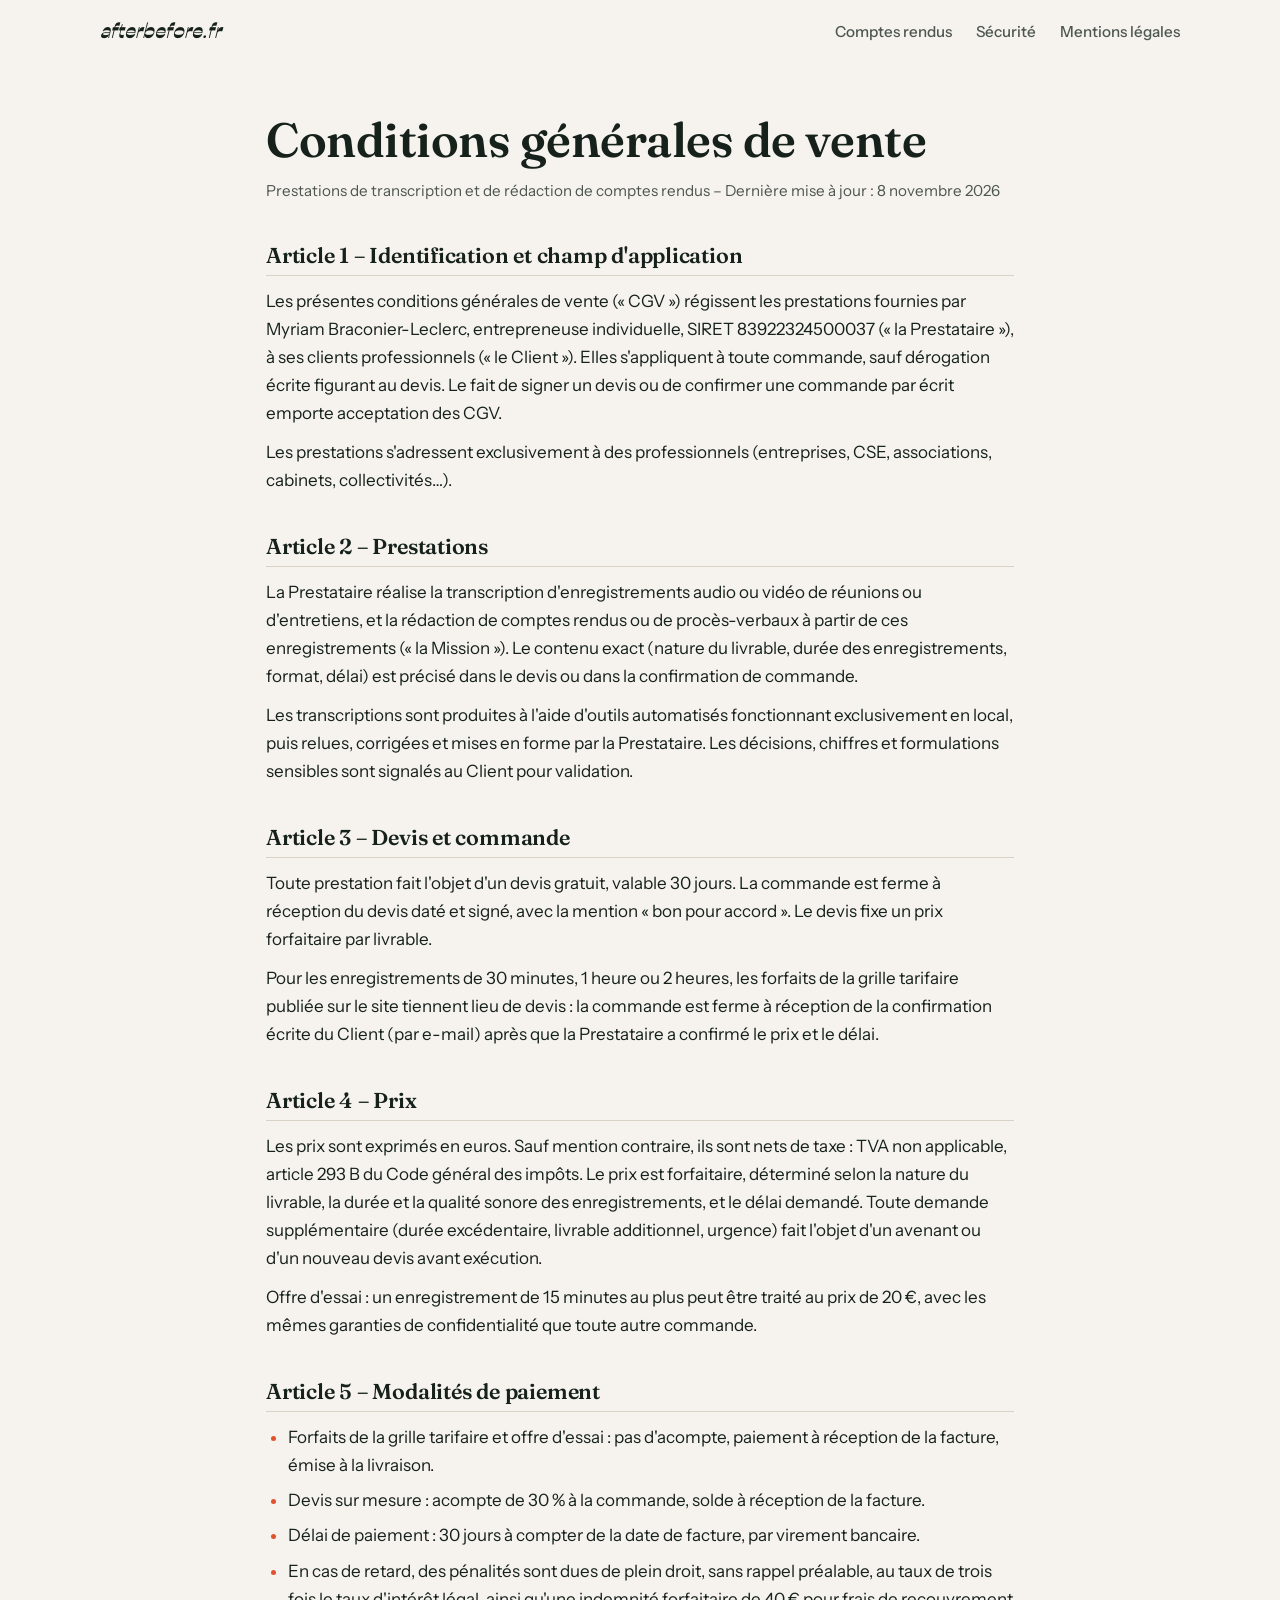
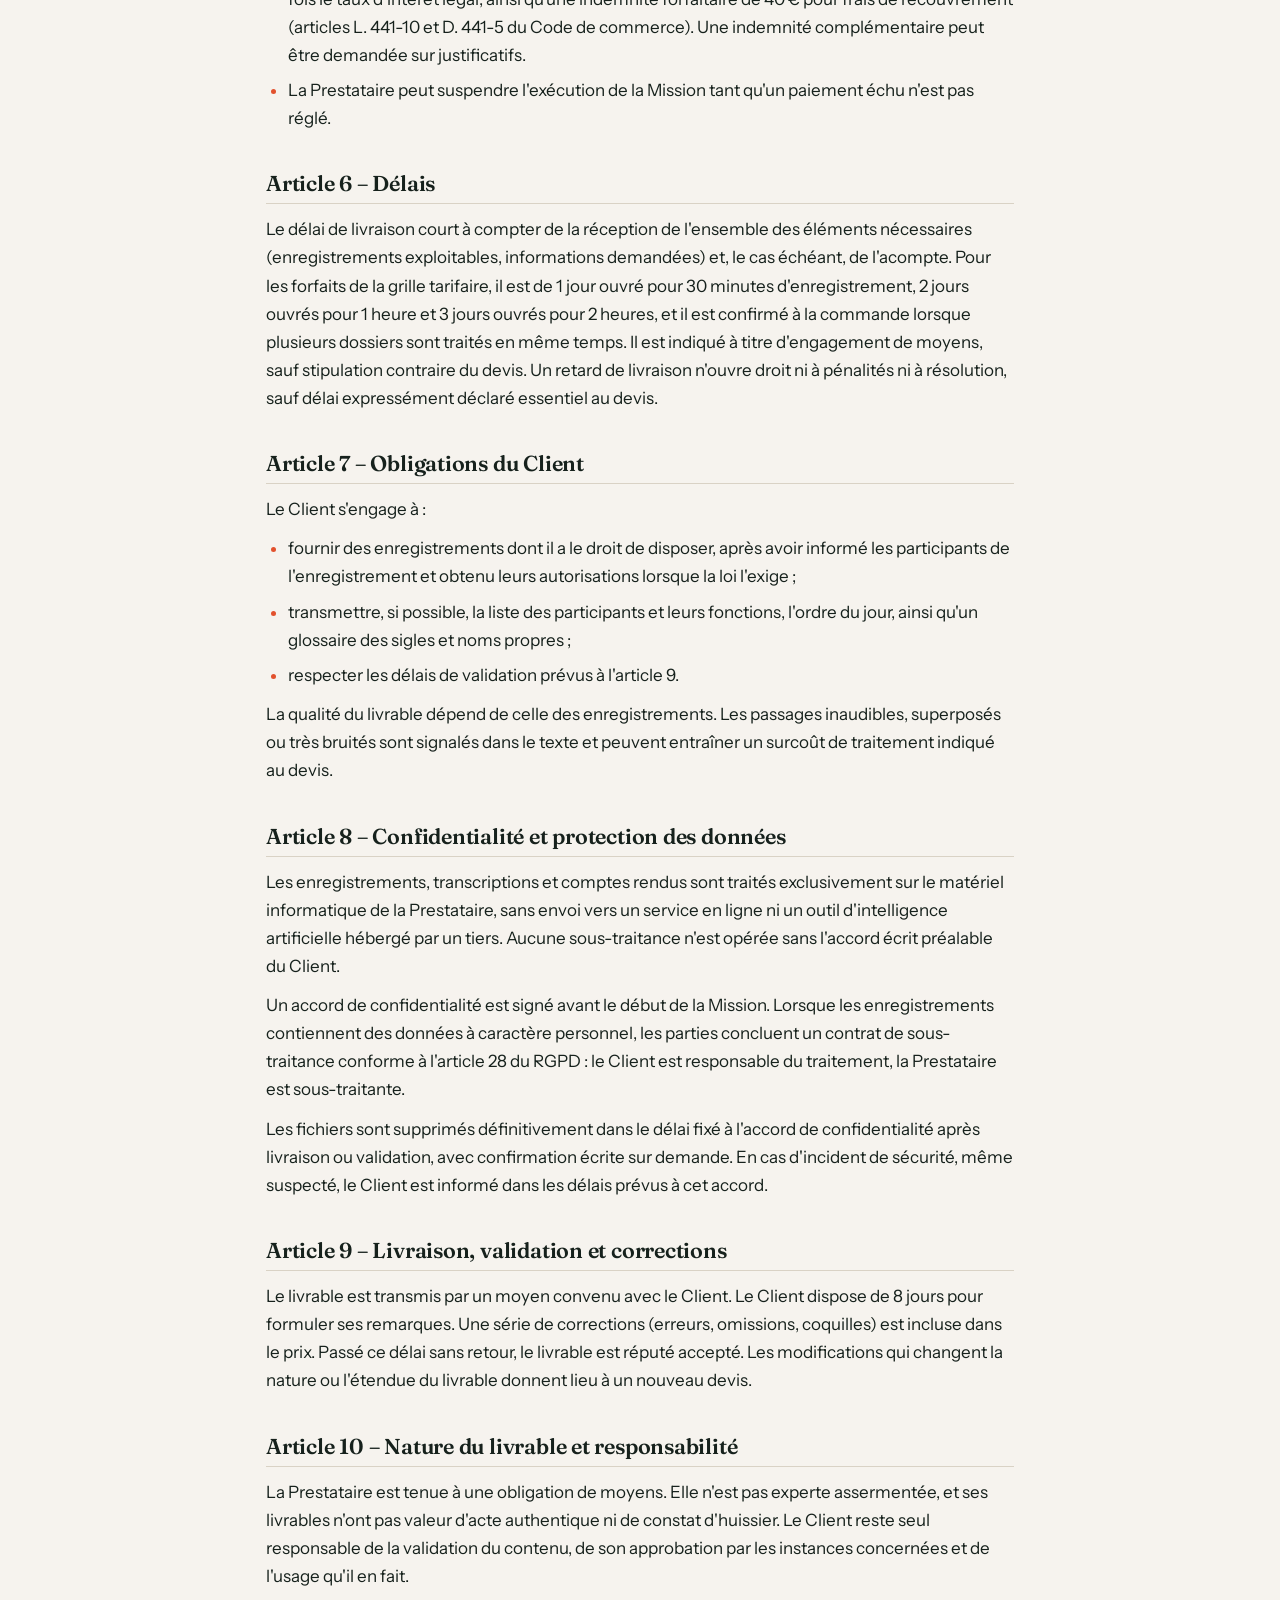
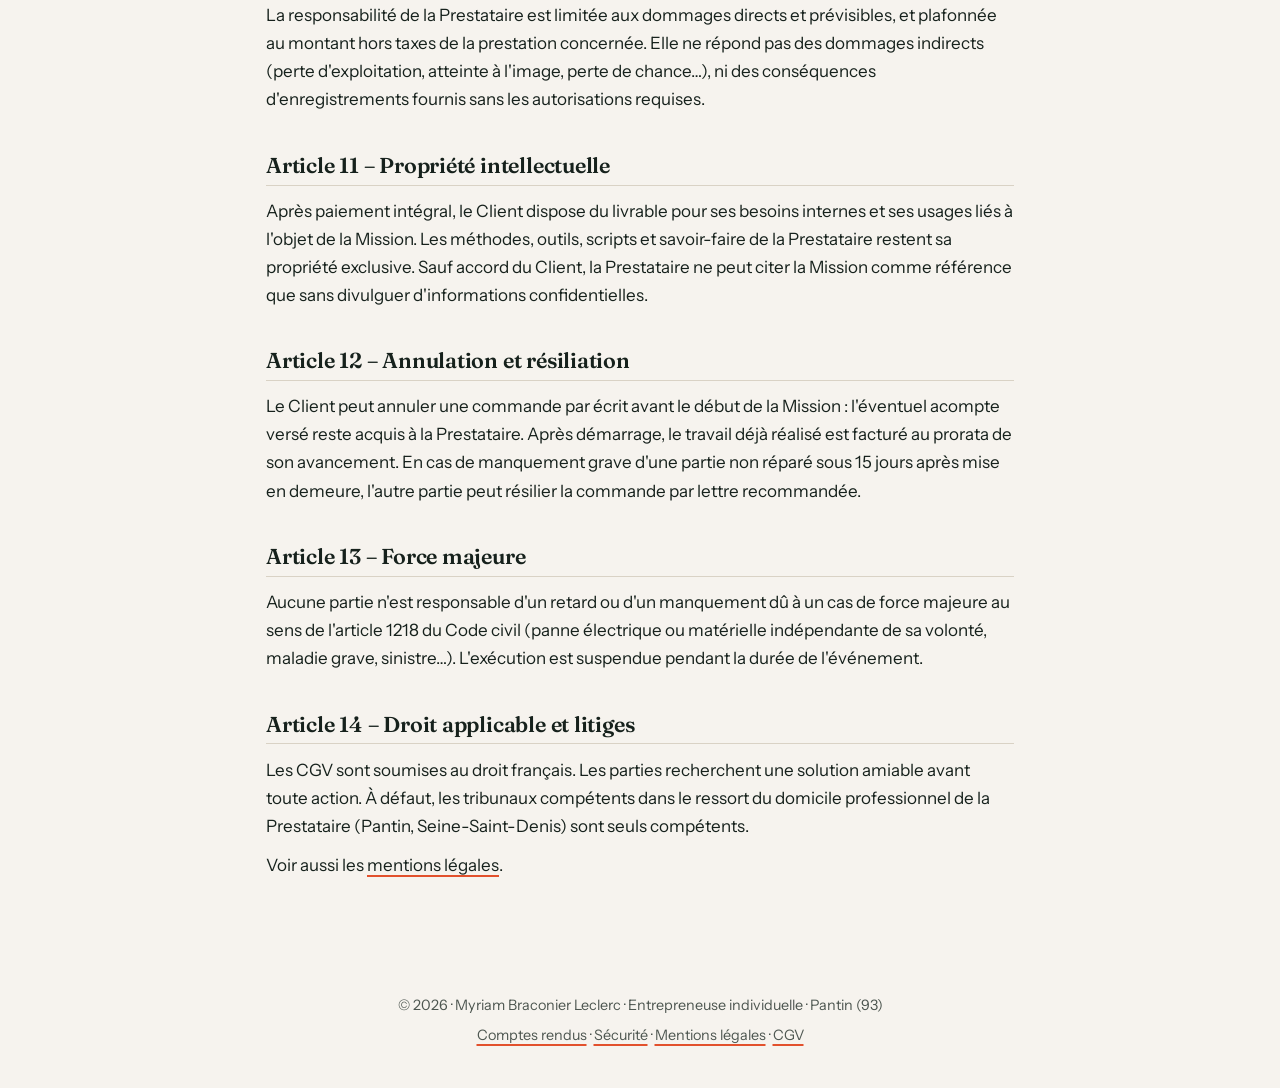
==== commit d2946439: "Add files via upload" ====
--- a/cgv.html
+++ b/cgv.html
@@ -3,80 +3,43 @@
 <head>
 <meta charset="utf-8">
 <meta name="viewport" content="width=device-width, initial-scale=1">
-<title>Conditions générales de vente | afterbefore.fr</title>
-<meta name="description" content="Conditions générales de vente des prestations de transcription et de rédaction de comptes rendus de Myriam Braconier-Leclerc, entrepreneuse individuelle.">
-<meta name="robots" content="index,follow">
+<title>Conditions générales de vente | Myriam Braconier Leclerc</title>
+<meta name="description" content="Conditions générales de vente des prestations de transcription et de rédaction de comptes rendus de Myriam Braconier Leclerc, entrepreneuse individuelle.">
+<meta name="author" content="Myriam Braconier Leclerc">
+<meta name="robots" content="index, follow">
 <link rel="canonical" href="https://afterbefore.fr/cgv.html">
+<link rel="icon" type="image/x-icon" href="/feuille-verte.ico">
+<link rel="preload" href="fonts/fraunces.woff2" as="font" type="font/woff2" crossorigin>
+<link rel="preload" href="fonts/instrument-sans.woff2" as="font" type="font/woff2" crossorigin>
+<link rel="stylesheet" href="fonts/fonts.css">
+<link rel="stylesheet" href="styles.css">
 <style>
-  :root {
-    --bg: #fbfaf7;
-    --text: #1f2933;
-    --muted: #52606d;
-    --accent: #1f5f7a;
-    --accent-dark: #164759;
-    --card: #ffffff;
-    --line: #dde3e8;
-    --soft: #eef4f7;
-  }
-  @media (prefers-color-scheme: dark) {
-    :root {
-      --bg: #14191d;
-      --text: #e8edf1;
-      --muted: #a9b5bf;
-      --accent: #6cb6d3;
-      --accent-dark: #8cc9e0;
-      --card: #1c2329;
-      --line: #2e3841;
-      --soft: #1a2830;
-    }
-  }
-  * { box-sizing: border-box; }
-  html { scroll-behavior: smooth; }
-  body {
-    margin: 0;
-    font-family: system-ui, -apple-system, "Segoe UI", Roboto, Arial, sans-serif;
-    font-size: 1.05rem;
-    line-height: 1.65;
-    color: var(--text);
-    background: var(--bg);
-  }
-  .skip { position: absolute; left: -999px; }
-  .skip:focus { left: 1rem; top: 1rem; background: var(--card); padding: .5rem 1rem; z-index: 10; }
-  header.top {
-    max-width: 52rem; margin: 0 auto; padding: 1rem 1.25rem;
-    display: flex; justify-content: space-between; align-items: center; gap: 1rem; flex-wrap: wrap;
-  }
-  header.top strong { font-size: 1.1rem; }
-  header.top nav { display: flex; gap: 1.1rem; flex-wrap: wrap; font-size: .98rem; }
-  a { color: var(--accent); }
-  a:hover { color: var(--accent-dark); }
-  a:focus-visible { outline: 3px solid var(--accent-dark); outline-offset: 2px; }
-  main { max-width: 52rem; margin: 0 auto; padding: 0 1.25rem 3rem; }
-  h1 { font-size: clamp(1.7rem, 4.5vw, 2.4rem); line-height: 1.2; margin: 1.5rem 0 .5rem; }
-  h2 { font-size: 1.25rem; line-height: 1.3; margin: 2.2rem 0 .6rem; padding-bottom: .25rem; border-bottom: 1px solid var(--line); }
-  p { margin: .6rem 0; }
-  ul { padding-left: 1.3rem; }
-  li { margin: .4rem 0; }
-  .maj { color: var(--muted); font-size: .95rem; }
-  footer { border-top: 1px solid var(--line); max-width: 52rem; margin: 0 auto; padding: 1.5rem 1.25rem 3rem; color: var(--muted); font-size: .95rem; }
-  footer a { margin-right: 1rem; }
+  /* Page juridique : mêmes couleurs et mêmes polices que l'accueil, mais titres en Fraunces
+     (et non en Ribes Black) et tailles plus sobres pour un texte long. */
+  .cgv { max-width: 780px; margin: 0 auto; padding: 3rem 16px 4rem; }
+  .cgv h1, .cgv h2 { font-family: "Fraunces", Georgia, serif; font-weight: 600; letter-spacing: -0.01em; }
+  .cgv h1 { font-size: clamp(2rem, 5vw, 3rem); line-height: 1.15; margin-bottom: .5rem; }
+  .cgv h2 { font-size: 1.35rem; line-height: 1.3; margin: 2.4rem 0 .6rem; padding-bottom: .3rem; border-bottom: 1px solid var(--bord); }
+  .cgv p { margin: .7rem 0; }
+  .cgv ul { margin: .7rem 0; padding-left: 1.4rem; }
+  .cgv li { margin: .45rem 0; }
+  .cgv li::marker { color: var(--accent); }
+  .cgv .maj { color: var(--encre-douce); font-size: .95rem; }
 </style>
 </head>
 <body>
-<a class="skip" href="#contenu">Aller au contenu</a>
+<a class="skip-link" href="#contenu">Aller au contenu</a>
 
-<header class="top">
-  <strong>afterbefore.fr</strong>
-  <nav aria-label="Navigation">
-    <a href="https://afterbefore.fr/comptes-rendus.html">Comptes rendus</a>
-    <a href="https://afterbefore.fr/securite.html">Sécurité</a>
-    <a href="https://afterbefore.fr/cgv.html" aria-current="page">CGV</a>
-    <a href="https://afterbefore.fr/mentions-legales.html">Mentions légales</a>
-    <a href="https://afterbefore.fr/">← Portfolio</a>
+<header class="topbar">
+  <a class="topbar__brand" href="https://afterbefore.fr">afterbefore.fr</a>
+  <nav class="topbar__nav" aria-label="Navigation principale">
+    <a href="comptes-rendus.html">Comptes rendus</a>
+    <a href="securite.html">Sécurité</a>
+    <a href="mentions-legales.html">Mentions légales</a>
   </nav>
 </header>
 
-<main id="contenu">
+<main id="contenu" class="cgv">
   <h1>Conditions générales de vente</h1>
   <p class="maj">Prestations de transcription et de rédaction de comptes rendus – Dernière mise à jour : 8 novembre 2026</p>
 
@@ -140,12 +103,17 @@
 
   <h2>Article 14 – Droit applicable et litiges</h2>
   <p>Les CGV sont soumises au droit français. Les parties recherchent une solution amiable avant toute action. À défaut, les tribunaux compétents dans le ressort du domicile professionnel de la Prestataire (Pantin, Seine-Saint-Denis) sont seuls compétents.</p>
-  <p>Voir aussi les <a href="https://afterbefore.fr/mentions-legales.html">mentions légales</a>.</p>
+  <p>Voir aussi les <a href="mentions-legales.html">mentions légales</a>.</p>
 </main>
 
-<footer>
-  <p>© 2026 BRACONIER-LECLERC – entrepreneuse individuelle – SIRET 83922324500037</p>
-  <p><a href="https://afterbefore.fr/securite.html">Sécurité</a><a href="https://afterbefore.fr/mentions-legales.html">Mentions légales</a><a href="https://afterbefore.fr/comptes-rendus.html">Comptes rendus</a></p>
+<footer class="footer">
+  <p>© 2026 · Myriam Braconier Leclerc · Entrepreneuse individuelle · Pantin (93)</p>
+  <p>
+    <a href="comptes-rendus.html">Comptes rendus</a> ·
+    <a href="securite.html">Sécurité</a> ·
+    <a href="mentions-legales.html">Mentions légales</a> ·
+    <a href="cgv.html" aria-current="page">CGV</a>
+  </p>
 </footer>
 </body>
 </html>
--- a/fonts/fonts.css
+++ b/fonts/fonts.css
@@ -0,0 +1,34 @@
+/* Polices hébergées localement (aucun appel externe)
+   Fraunces et Instrument Sans : licence SIL Open Font License */
+
+@font-face {
+	font-family: "Fraunces";
+	src: url("fraunces.woff2") format("woff2");
+	font-weight: 100 900;
+	font-style: normal;
+	font-display: swap;
+}
+
+@font-face {
+	font-family: "Fraunces";
+	src: url("fraunces-italic.woff2") format("woff2");
+	font-weight: 100 900;
+	font-style: italic;
+	font-display: swap;
+}
+
+@font-face {
+	font-family: "Instrument Sans";
+	src: url("instrument-sans.woff2") format("woff2");
+	font-weight: 400 700;
+	font-style: normal;
+	font-display: swap;
+}
+
+@font-face {
+	font-family: "Ribes Black";
+	src: url("Ribes-Black.woff2") format("woff2");
+	font-weight: 400 700;
+	font-style: normal;
+	font-display: swap;
+}
--- a/styles.css
+++ b/styles.css
@@ -0,0 +1,606 @@
+/* =========================================================
+   afterbefore.fr · e-portfolio
+   Palette : papier, encre, vermillon. Titres Fraunces, texte Instrument Sans.
+   ========================================================= */
+
+:root {
+	--papier: #f6f3ee;
+	--papier-2: #ece6dc;
+	--encre: #16211c;
+	--encre-douce: #4d5650;
+	--accent: #e2512d;        /* vermillon */
+	--accent-fonce: #b83c1d;
+	--sauge: #c9d6c6;
+	--ocre: #e3b23c;
+	--nuit: #23395b;
+	--bord: #d9d2c5;
+	--blanc: #fffdf9;
+
+	--rayon: 14px;
+	--largeur: 1080px;
+
+	--titre: "Ribes Black", Georgia, serif;
+	--corps: "Instrument Sans", system-ui, -apple-system, "Segoe UI", sans-serif;
+}
+
+*,
+*::before,
+*::after {
+	margin: 0;
+	padding: 0;
+	box-sizing: border-box;
+}
+
+html {
+	scroll-behavior: smooth;
+}
+
+body {
+	background: var(--papier);
+	color: var(--encre);
+	font-family: var(--corps);
+	font-size: 1.0625rem;
+	line-height: 1.65;
+	-webkit-font-smoothing: antialiased;
+}
+
+img {
+	max-width: 100%;
+	display: block;
+}
+
+a {
+	color: var(--encre);
+	text-decoration-color: var(--accent);
+	text-decoration-thickness: 2px;
+	text-underline-offset: 4px;
+}
+a:hover {
+	color: var(--accent-fonce);
+}
+
+::selection {
+	background: var(--accent);
+	color: var(--blanc);
+}
+
+:focus-visible {
+	outline: 3px solid var(--accent);
+	outline-offset: 3px;
+	border-radius: 4px;
+}
+
+h1,
+h2 {
+	font-family: var(--titre);
+	font-weight: 600;
+	font-optical-sizing: auto;
+	letter-spacing: -0.02em;
+	line-height: 1.05;
+	color: var(--encre);
+}
+h1 {
+	font-size: clamp(2.6rem, 7vw, 5rem);
+}
+h1 em,
+h2 em {
+	font-style: italic;
+	font-weight: 400;
+	color: var(--accent);
+}
+h2 {
+	font-size: clamp(1.9rem, 4vw, 2.75rem);
+	margin-bottom: 1rem;
+}
+h3 {
+	font-family: var(--corps);
+	font-size: 1.1rem;
+	font-weight: 700;
+}
+
+.skip-link {
+	position: absolute;
+	left: -9999px;
+}
+.skip-link:focus {
+	left: 16px;
+	top: 16px;
+	z-index: 2000;
+	background: var(--blanc);
+	padding: 0.5rem 1rem;
+	border-radius: 6px;
+}
+
+/* ---------- Barre du haut ---------- */
+.topbar {
+	position: sticky;
+	top: 0;
+	z-index: 100;
+	display: flex;
+	align-items: center;
+	justify-content: space-between;
+	gap: 1rem;
+	padding: 0.9rem max(16px, calc((100% - var(--largeur)) / 2));
+	background: rgba(246, 243, 238, 0.88);
+	backdrop-filter: blur(10px);
+	-webkit-backdrop-filter: blur(10px);
+	border-bottom: 1px solid transparent;
+	transition: border-color 0.2s ease;
+}
+.topbar.shrunk {
+	border-bottom-color: var(--bord);
+}
+.topbar__brand {
+	font-family: var(--titre);
+	font-style: italic;
+	font-weight: 500;
+	font-size: 1.3rem;
+	color: var(--encre);
+	text-decoration: none;
+}
+.topbar__nav {
+	display: flex;
+	gap: 1.5rem;
+	flex-wrap: wrap;
+}
+.topbar__nav a {
+	color: var(--encre-douce);
+	text-decoration: none;
+	font-size: 0.95rem;
+	font-weight: 500;
+}
+.topbar__nav a:hover {
+	color: var(--accent);
+}
+
+/* ---------- Boutons ---------- */
+.btn {
+	display: inline-block;
+	padding: 0.85rem 1.4rem;
+	border-radius: 999px;
+	font-weight: 600;
+	text-decoration: none;
+	transition: background 0.2s ease, color 0.2s ease, transform 0.2s ease;
+}
+.btn:hover {
+	transform: translateY(-2px);
+}
+.btn--primary {
+	background: var(--encre);
+	color: var(--papier);
+}
+.btn--primary:hover {
+	background: var(--accent);
+	color: var(--blanc);
+}
+.btn--ghost {
+	border: 1.5px solid var(--encre);
+	color: var(--encre);
+}
+.btn--ghost:hover {
+	background: var(--encre);
+	color: var(--papier);
+}
+.btn--light {
+	background: var(--papier);
+	color: var(--encre);
+}
+.btn--light:hover {
+	background: var(--accent);
+	color: var(--blanc);
+}
+
+/* ---------- Sections ---------- */
+.hero,
+.section {
+	max-width: var(--largeur);
+	margin: 0 auto;
+	padding: 5rem 16px;
+}
+.section__intro {
+	color: var(--encre-douce);
+	font-size: 1.1rem;
+	max-width: 60ch;
+	margin-bottom: 2.5rem;
+}
+
+.section--tinted,
+.section--cta {
+	max-width: none;
+	padding-left: max(16px, calc((100% - var(--largeur)) / 2));
+	padding-right: max(16px, calc((100% - var(--largeur)) / 2));
+}
+.section--tinted {
+	background: var(--sauge);
+}
+.section--cta {
+	background: var(--encre);
+	color: var(--papier);
+	text-align: center;
+}
+.section--cta h2 {
+	color: var(--papier);
+}
+.section--cta p {
+	margin-bottom: 1.75rem;
+	opacity: 0.85;
+}
+
+/* ---------- En-tête ---------- */
+.hero {
+	display: grid;
+	grid-template-columns: auto 1fr;
+	align-items: center;
+	gap: 3rem;
+	padding-top: 6rem;
+	padding-bottom: 6rem;
+}
+.portrait-container {
+	width: 200px;
+	height: 200px;
+	border-radius: 50%;
+	overflow: hidden;
+	background: var(--ocre);
+	position: relative;
+}
+.portrait-container img {
+	width: 100%;
+	height: 100%;
+	object-fit: cover;
+	object-position: top center;
+}
+.hero__eyebrow {
+	display: inline-block;
+	font-size: 0.8rem;
+	font-weight: 600;
+	letter-spacing: 0.12em;
+	text-transform: uppercase;
+	color: var(--accent);
+	margin-bottom: 1rem;
+}
+.hero__role {
+	font-size: 1.2rem;
+	color: var(--encre-douce);
+	max-width: 50ch;
+	margin: 1.5rem 0 2rem;
+}
+.hero__role strong {
+	color: var(--encre);
+	font-weight: 600;
+}
+.hero__actions {
+	display: flex;
+	flex-wrap: wrap;
+	gap: 0.75rem;
+}
+
+/* ---------- Cartes ---------- */
+.cards {
+	display: grid;
+	grid-template-columns: repeat(auto-fit, minmax(250px, 1fr));
+	gap: 1.25rem;
+	margin-bottom: 3rem;
+	counter-reset: carte;
+}
+.card {
+	background: var(--blanc);
+	border: 1px solid var(--bord);
+	border-radius: var(--rayon);
+	padding: 1.75rem;
+	position: relative;
+	transition: transform 0.2s ease, border-color 0.2s ease;
+}
+.card:hover {
+	transform: translateY(-4px);
+	border-color: var(--encre);
+}
+.card::before {
+	counter-increment: carte;
+	content: "0" counter(carte);
+	display: block;
+	font-family: var(--titre);
+	font-style: italic;
+	font-size: 2.25rem;
+	line-height: 1;
+	color: var(--accent);
+	margin-bottom: 1rem;
+}
+.card h3 {
+	margin-bottom: 0.5rem;
+}
+.card p {
+	color: var(--encre-douce);
+	font-size: 0.98rem;
+}
+
+.method {
+	list-style: none;
+	display: grid;
+	grid-template-columns: repeat(auto-fit, minmax(230px, 1fr));
+	gap: 1rem 2rem;
+	font-size: 0.95rem;
+	color: var(--encre-douce);
+	border-top: 1px solid var(--bord);
+	padding-top: 2rem;
+}
+.method li {
+	padding-left: 1.5rem;
+	position: relative;
+}
+.method li::before {
+	content: "";
+	position: absolute;
+	left: 0;
+	top: 0.55em;
+	width: 8px;
+	height: 8px;
+	border-radius: 50%;
+	background: var(--accent);
+}
+.method strong {
+	color: var(--encre);
+	font-weight: 600;
+}
+
+/* ---------- Références ---------- */
+.refs {
+	list-style: none;
+	display: flex;
+	flex-wrap: wrap;
+	gap: 0.5rem 2.5rem;
+}
+.refs li {
+	font-family: var(--titre);
+	font-size: clamp(1.4rem, 3vw, 2rem);
+	font-weight: 500;
+	letter-spacing: -0.01em;
+}
+
+/* ---------- Bibliothèque ---------- */
+.shelves {
+	display: grid;
+	grid-template-columns: repeat(auto-fit, minmax(290px, 1fr));
+	gap: 2.5rem;
+}
+.shelf__title {
+	font-size: 0.8rem;
+	font-weight: 600;
+	letter-spacing: 0.1em;
+	text-transform: uppercase;
+	color: var(--encre-douce);
+	margin-bottom: 1rem;
+	min-height: 3.4em;
+}
+.shelf__books {
+	display: flex;
+	align-items: flex-end;
+	gap: 8px;
+	padding: 0 10px;
+	border-bottom: 6px solid var(--encre);
+	min-height: 225px;
+}
+
+.livre {
+	width: 54px;
+	height: 200px;
+	border: none;
+	border-radius: 3px 3px 0 0;
+	cursor: pointer;
+	color: var(--blanc);
+	font-family: var(--corps);
+	font-size: 0.72rem;
+	font-weight: 600;
+	letter-spacing: 0.04em;
+	text-transform: uppercase;
+	display: flex;
+	align-items: center;
+	justify-content: center;
+	transition: transform 0.25s cubic-bezier(0.2, 0.8, 0.2, 1);
+}
+.livre span {
+	writing-mode: vertical-rl;
+	transform: rotate(180deg);
+	white-space: nowrap;
+	max-height: 190px;
+	overflow: hidden;
+	text-overflow: ellipsis;
+}
+.livre:nth-child(2n) {
+	height: 186px;
+}
+.livre:nth-child(3n) {
+	height: 212px;
+	width: 48px;
+}
+.livre:hover,
+.livre:focus-visible {
+	transform: translateY(-14px) rotate(-2deg);
+}
+
+.livre--1 { background: var(--accent); }
+.livre--2 { background: var(--encre); }
+.livre--3 { background: var(--ocre); color: var(--encre); }
+.livre--4 { background: var(--nuit); }
+.livre--5 { background: #7c9a83; color: var(--encre); }
+
+/* ---------- Modale ---------- */
+.modal {
+	display: none;
+}
+.modal.is-open {
+	display: block;
+}
+.modal__overlay {
+	position: fixed;
+	inset: 0;
+	z-index: 1000;
+	background: rgba(22, 33, 28, 0.6);
+	backdrop-filter: blur(4px);
+	-webkit-backdrop-filter: blur(4px);
+	display: flex;
+	align-items: center;
+	justify-content: center;
+	padding: 16px;
+}
+.modal__container {
+	position: relative;
+	width: 100%;
+	max-width: 620px;
+	max-height: 90vh;
+	overflow-y: auto;
+	background: var(--blanc);
+	border-radius: var(--rayon);
+	box-shadow: 0 24px 60px rgba(0, 0, 0, 0.3);
+	color: var(--encre);
+}
+.modal__header {
+	background: var(--encre);
+	color: var(--papier);
+	padding: 1.75rem 3.75rem 1.5rem 1.75rem;
+}
+#modal-title {
+	font-family: var(--titre);
+	font-weight: 600;
+	font-size: 1.9rem;
+	letter-spacing: -0.01em;
+	color: var(--papier);
+}
+#modal-category {
+	font-size: 0.8rem;
+	font-weight: 600;
+	letter-spacing: 0.1em;
+	text-transform: uppercase;
+	color: var(--accent);
+	margin-top: 0.25rem;
+}
+.modal__close {
+	position: absolute;
+	top: 16px;
+	right: 16px;
+	width: 38px;
+	height: 38px;
+	border-radius: 50%;
+	border: 1px solid rgba(246, 243, 238, 0.3);
+	background: transparent;
+	color: var(--papier);
+	font-size: 1.5rem;
+	line-height: 1;
+	cursor: pointer;
+	display: flex;
+	align-items: center;
+	justify-content: center;
+	transition: background 0.2s ease;
+}
+.modal__close:hover {
+	background: var(--accent);
+	border-color: var(--accent);
+}
+
+/* Les pourcentages de maîtrise ne sont plus affichés */
+.niveau-section {
+	display: none;
+}
+
+.modal__body {
+	padding: 1.5rem 1.75rem 2rem;
+}
+.section-title {
+	font-family: var(--titre);
+	font-style: italic;
+	font-size: 1.15rem;
+	color: var(--accent-fonce);
+	margin: 1.5rem 0 0.4rem;
+}
+.section-title:first-child {
+	margin-top: 0;
+}
+#modal-description,
+#modal-projets {
+	padding-left: 1.2rem;
+}
+#modal-description li,
+#modal-projets li {
+	margin-bottom: 0.35rem;
+}
+#modal-description li::marker,
+#modal-projets li::marker {
+	color: var(--accent);
+}
+#modal-contexte {
+	color: var(--encre-douce);
+}
+
+.micromodal-slide[aria-hidden="false"] .modal__container {
+	animation: monter 0.3s cubic-bezier(0.2, 0.8, 0.2, 1);
+}
+@keyframes monter {
+	from { opacity: 0; transform: translateY(16px); }
+	to { opacity: 1; transform: translateY(0); }
+}
+
+/* ---------- Pied de page ---------- */
+.footer {
+	text-align: center;
+	padding: 2.5rem 16px;
+	font-size: 0.9rem;
+	color: var(--encre-douce);
+}
+.footer p + p {
+	margin-top: 0.4rem;
+}
+.footer a {
+	color: var(--encre-douce);
+}
+
+/* ---------- Mobile ---------- */
+@media (max-width: 760px) {
+	.hero {
+		grid-template-columns: 1fr;
+		text-align: left;
+		padding-top: 3rem;
+		padding-bottom: 3.5rem;
+		gap: 1.75rem;
+	}
+	.portrait-container {
+		width: 120px;
+		height: 120px;
+	}
+	.section {
+		padding-top: 3.5rem;
+		padding-bottom: 3.5rem;
+	}
+	.topbar__nav {
+		gap: 1rem;
+	}
+	.topbar__nav a {
+		font-size: 0.88rem;
+	}
+	.shelf__books {
+		justify-content: center;
+	}
+}
+
+@media (max-width: 420px) {
+	.topbar__brand {
+		display: none;
+	}
+	.topbar {
+		justify-content: center;
+	}
+	.livre {
+		width: 46px;
+	}
+	.livre:nth-child(3n) {
+		width: 42px;
+	}
+}
+
+@media (prefers-reduced-motion: reduce) {
+	* {
+		transition: none !important;
+		animation: none !important;
+	}
+	html {
+		scroll-behavior: auto;
+	}
+}
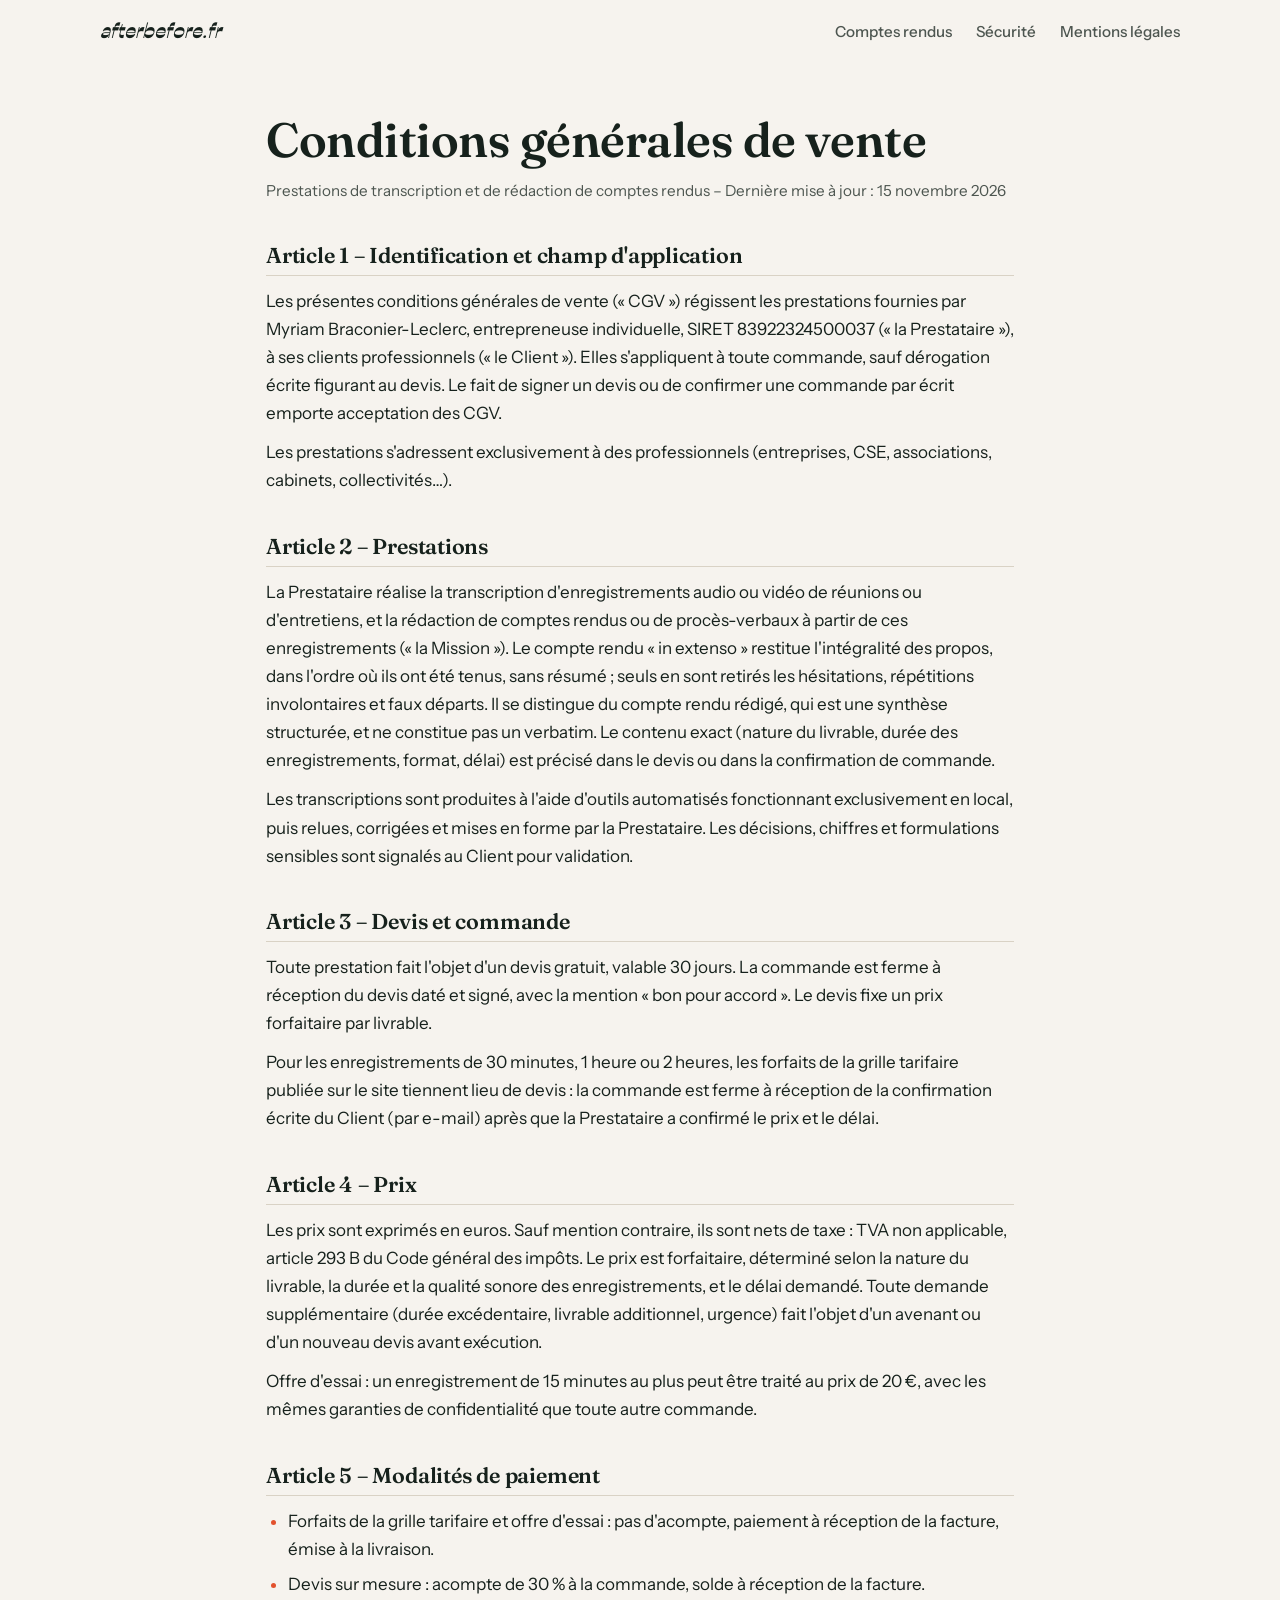
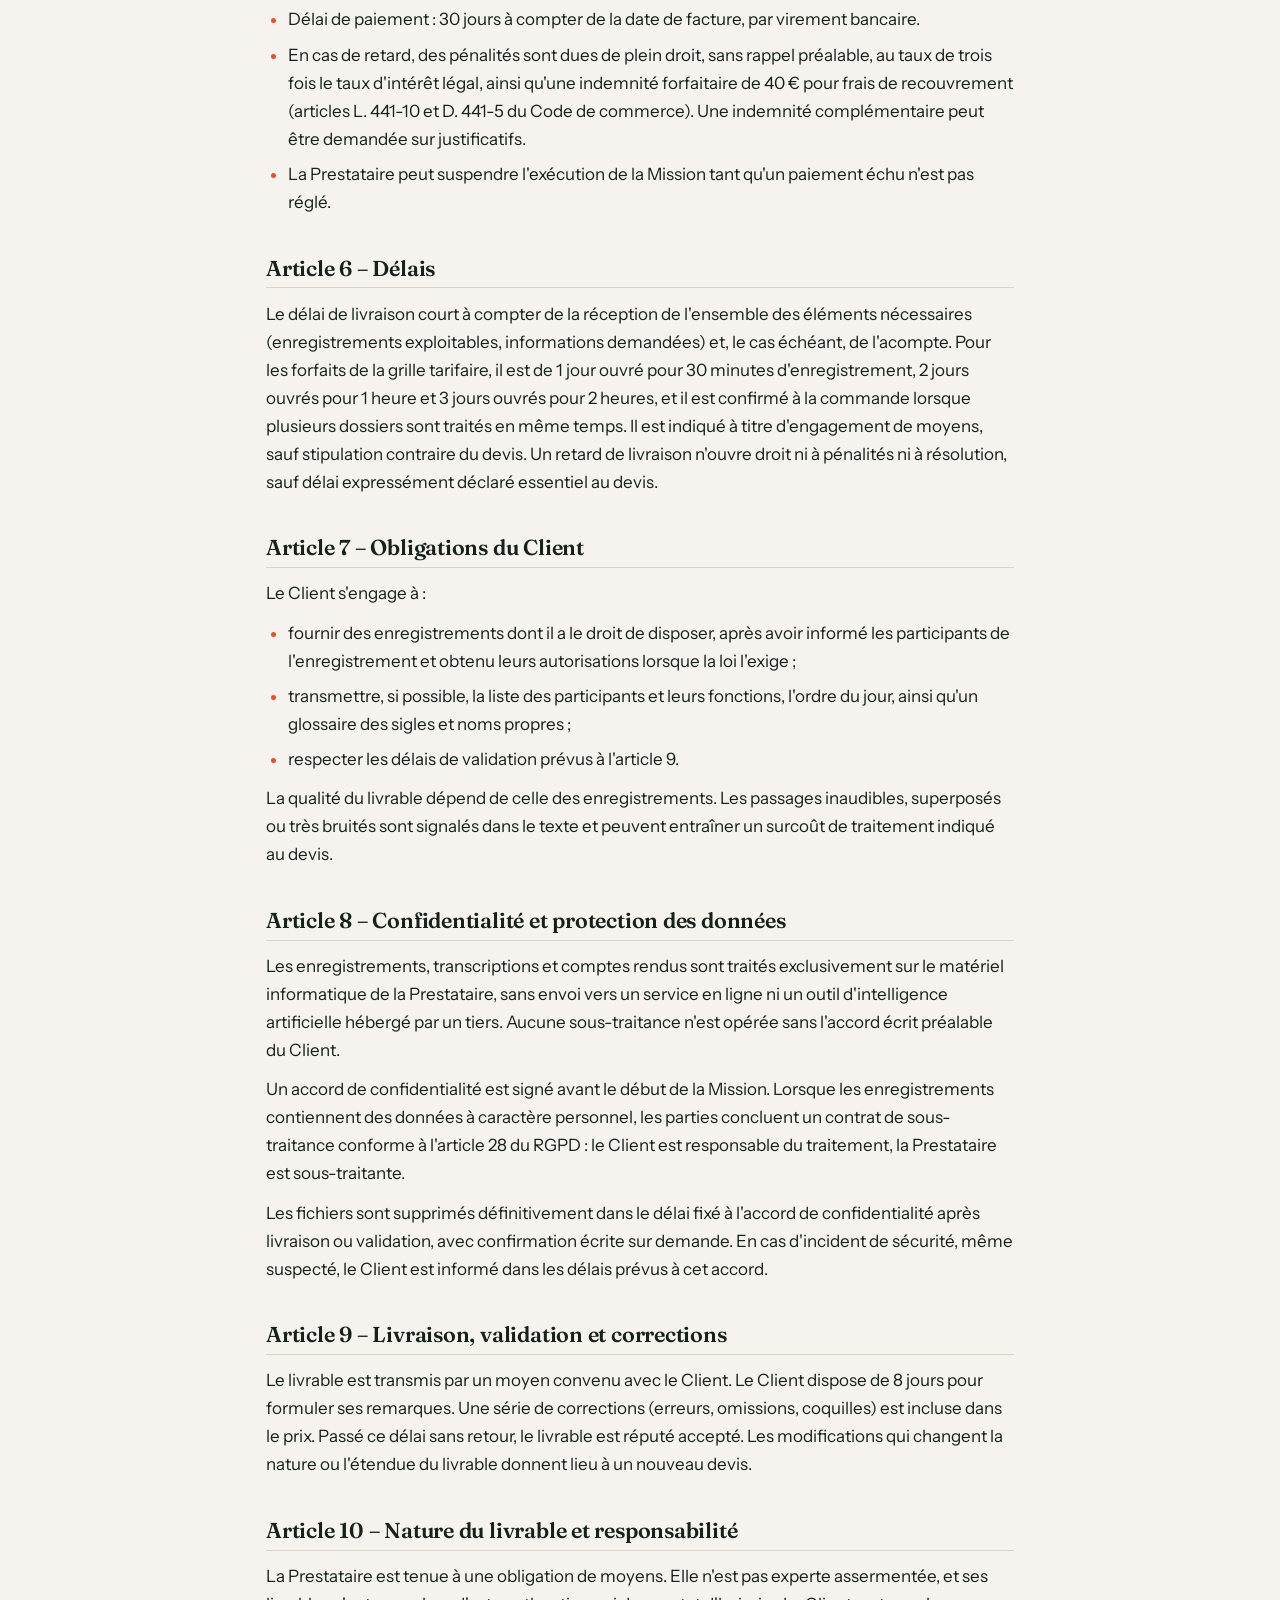
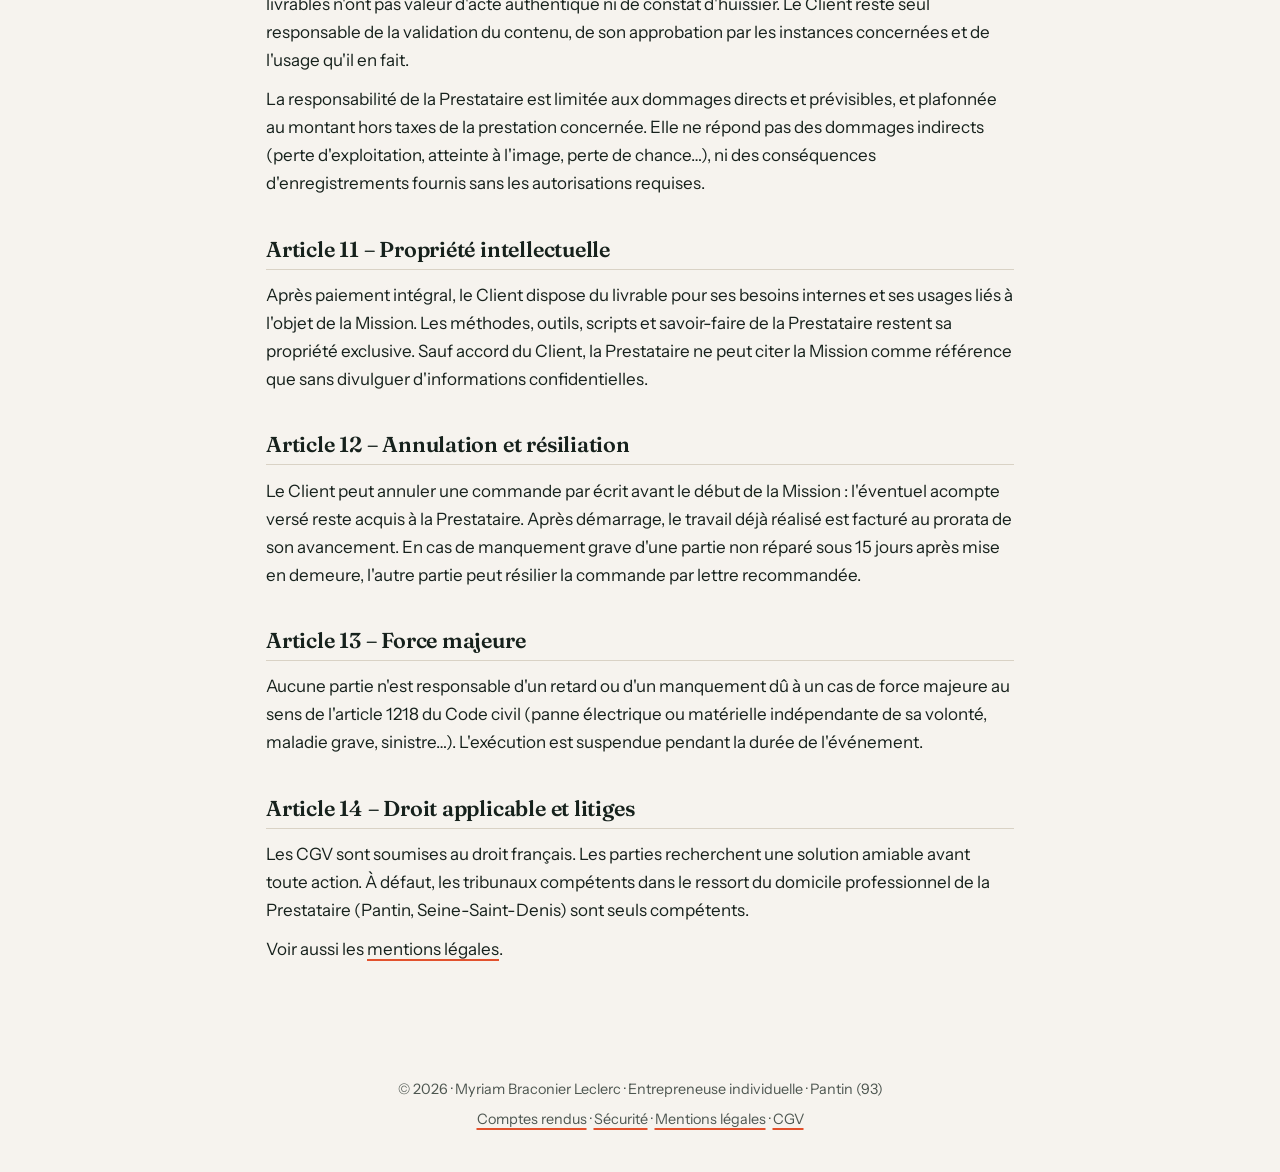
==== commit abe746f9: "Add files via upload" ====
--- a/cgv.html
+++ b/cgv.html
@@ -41,14 +41,14 @@
 
 <main id="contenu" class="cgv">
   <h1>Conditions générales de vente</h1>
-  <p class="maj">Prestations de transcription et de rédaction de comptes rendus – Dernière mise à jour : 8 novembre 2026</p>
+  <p class="maj">Prestations de transcription et de rédaction de comptes rendus – Dernière mise à jour : 15 novembre 2026</p>
 
   <h2>Article 1 – Identification et champ d'application</h2>
   <p>Les présentes conditions générales de vente (« CGV ») régissent les prestations fournies par Myriam Braconier-Leclerc, entrepreneuse individuelle, SIRET 83922324500037 (« la Prestataire »), à ses clients professionnels (« le Client »). Elles s'appliquent à toute commande, sauf dérogation écrite figurant au devis. Le fait de signer un devis ou de confirmer une commande par écrit emporte acceptation des CGV.</p>
   <p>Les prestations s'adressent exclusivement à des professionnels (entreprises, CSE, associations, cabinets, collectivités…).</p>
 
   <h2>Article 2 – Prestations</h2>
-  <p>La Prestataire réalise la transcription d'enregistrements audio ou vidéo de réunions ou d'entretiens, et la rédaction de comptes rendus ou de procès-verbaux à partir de ces enregistrements (« la Mission »). Le contenu exact (nature du livrable, durée des enregistrements, format, délai) est précisé dans le devis ou dans la confirmation de commande.</p>
+  <p>La Prestataire réalise la transcription d'enregistrements audio ou vidéo de réunions ou d'entretiens, et la rédaction de comptes rendus ou de procès-verbaux à partir de ces enregistrements (« la Mission »). Le compte rendu « in extenso » restitue l'intégralité des propos, dans l'ordre où ils ont été tenus, sans résumé ; seuls en sont retirés les hésitations, répétitions involontaires et faux départs. Il se distingue du compte rendu rédigé, qui est une synthèse structurée, et ne constitue pas un verbatim. Le contenu exact (nature du livrable, durée des enregistrements, format, délai) est précisé dans le devis ou dans la confirmation de commande.</p>
   <p>Les transcriptions sont produites à l'aide d'outils automatisés fonctionnant exclusivement en local, puis relues, corrigées et mises en forme par la Prestataire. Les décisions, chiffres et formulations sensibles sont signalés au Client pour validation.</p>
 
   <h2>Article 3 – Devis et commande</h2>
